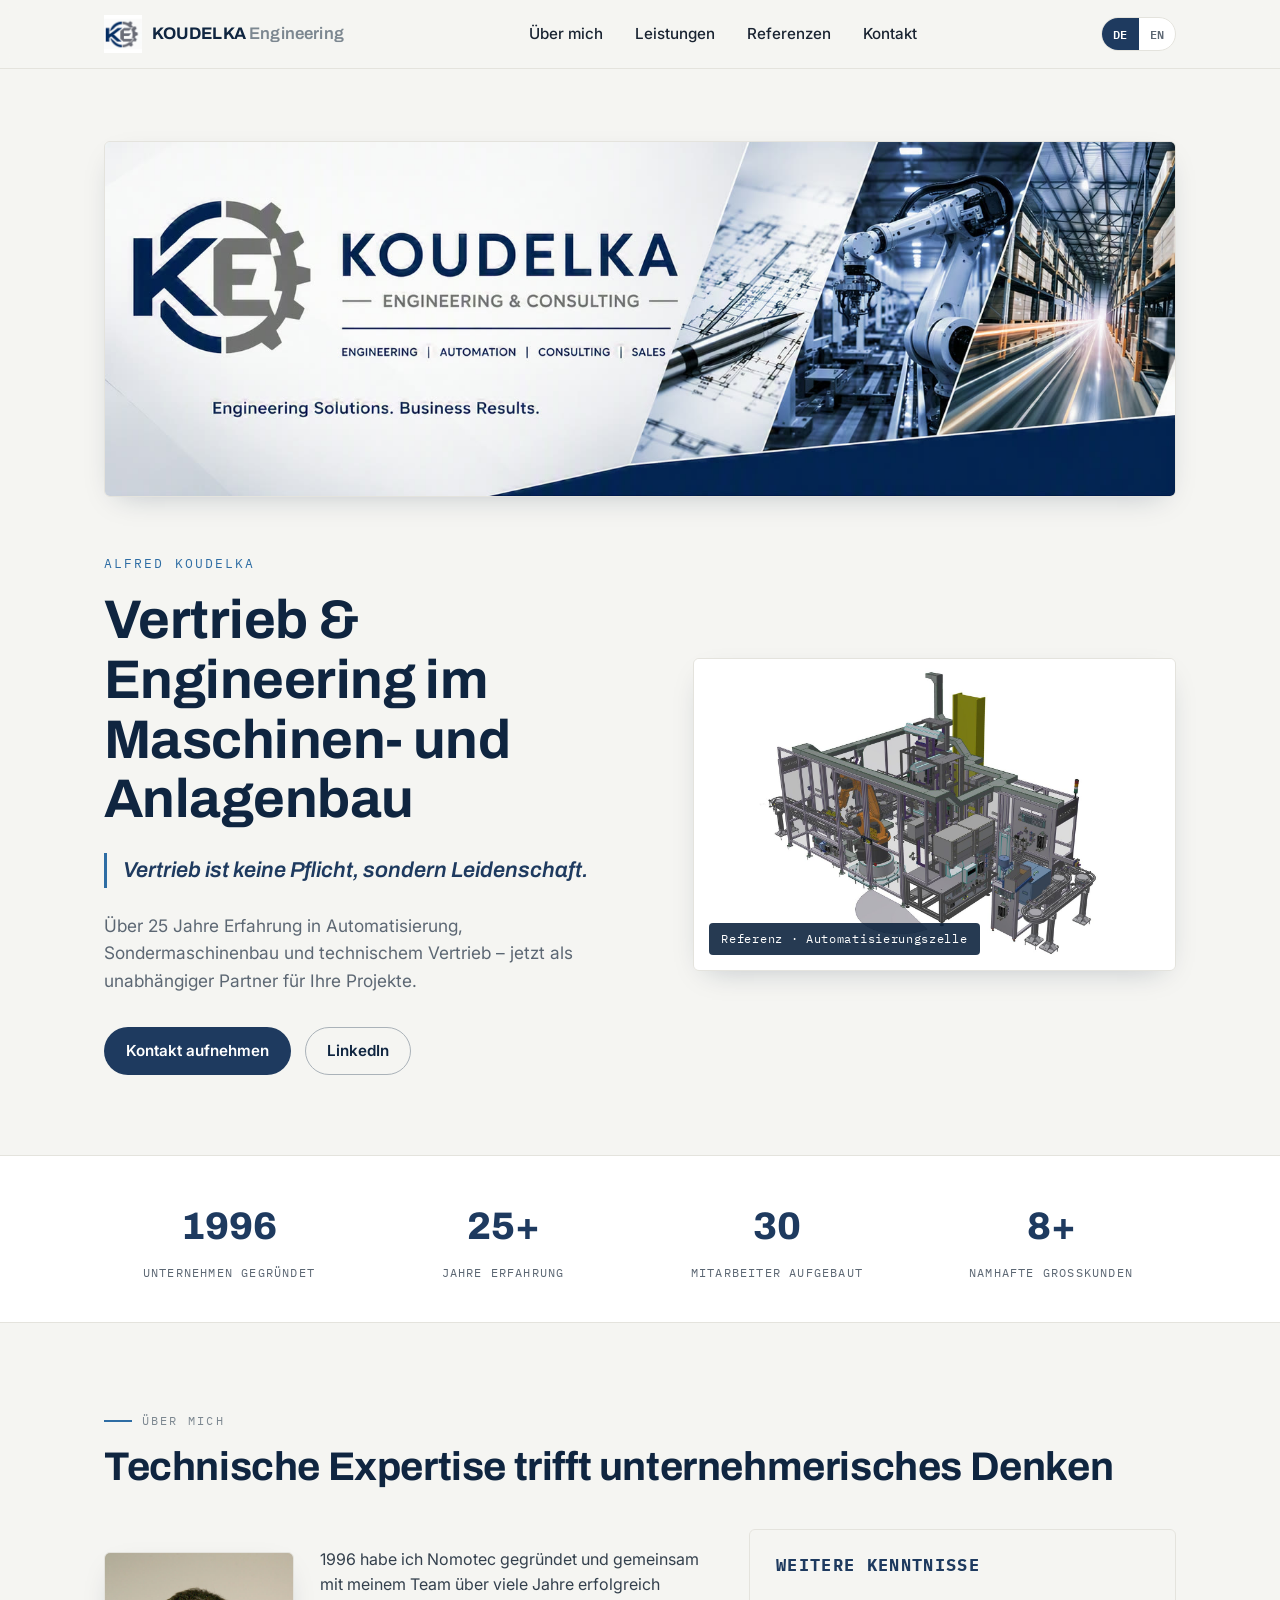
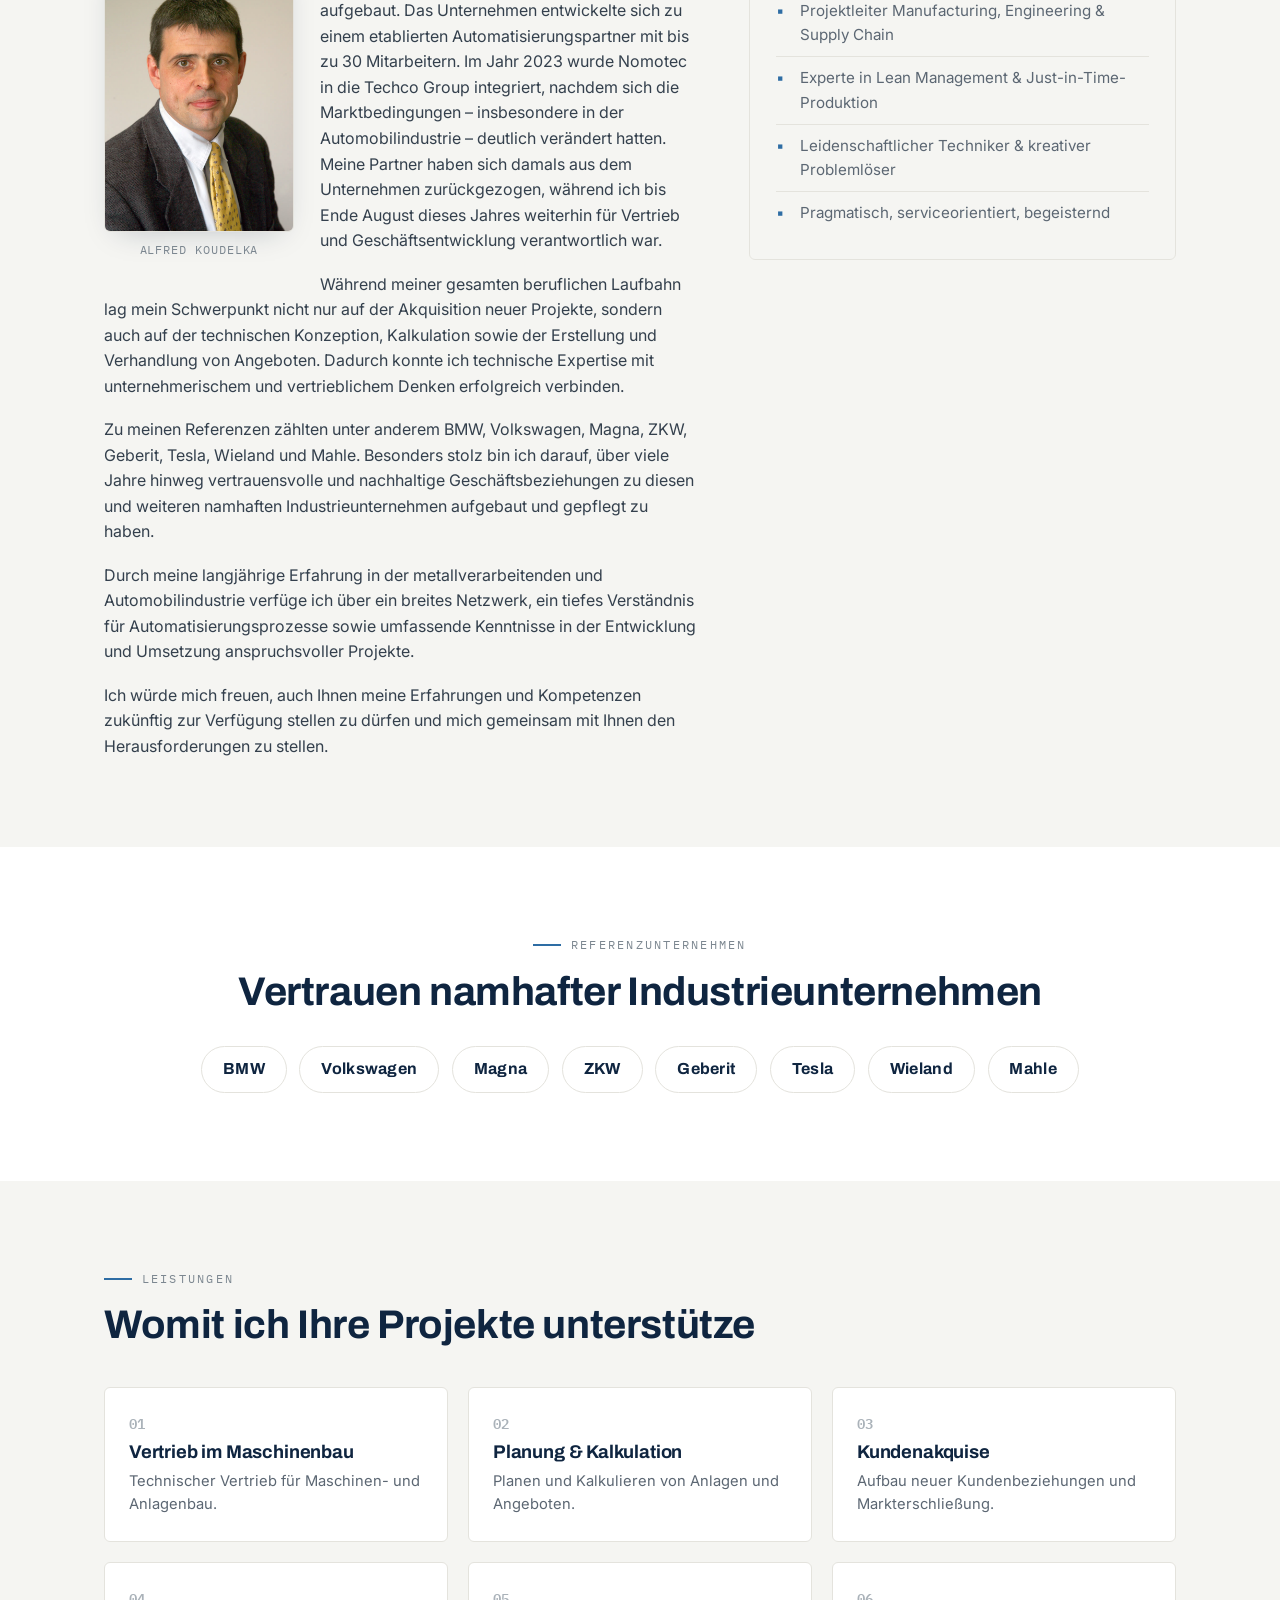
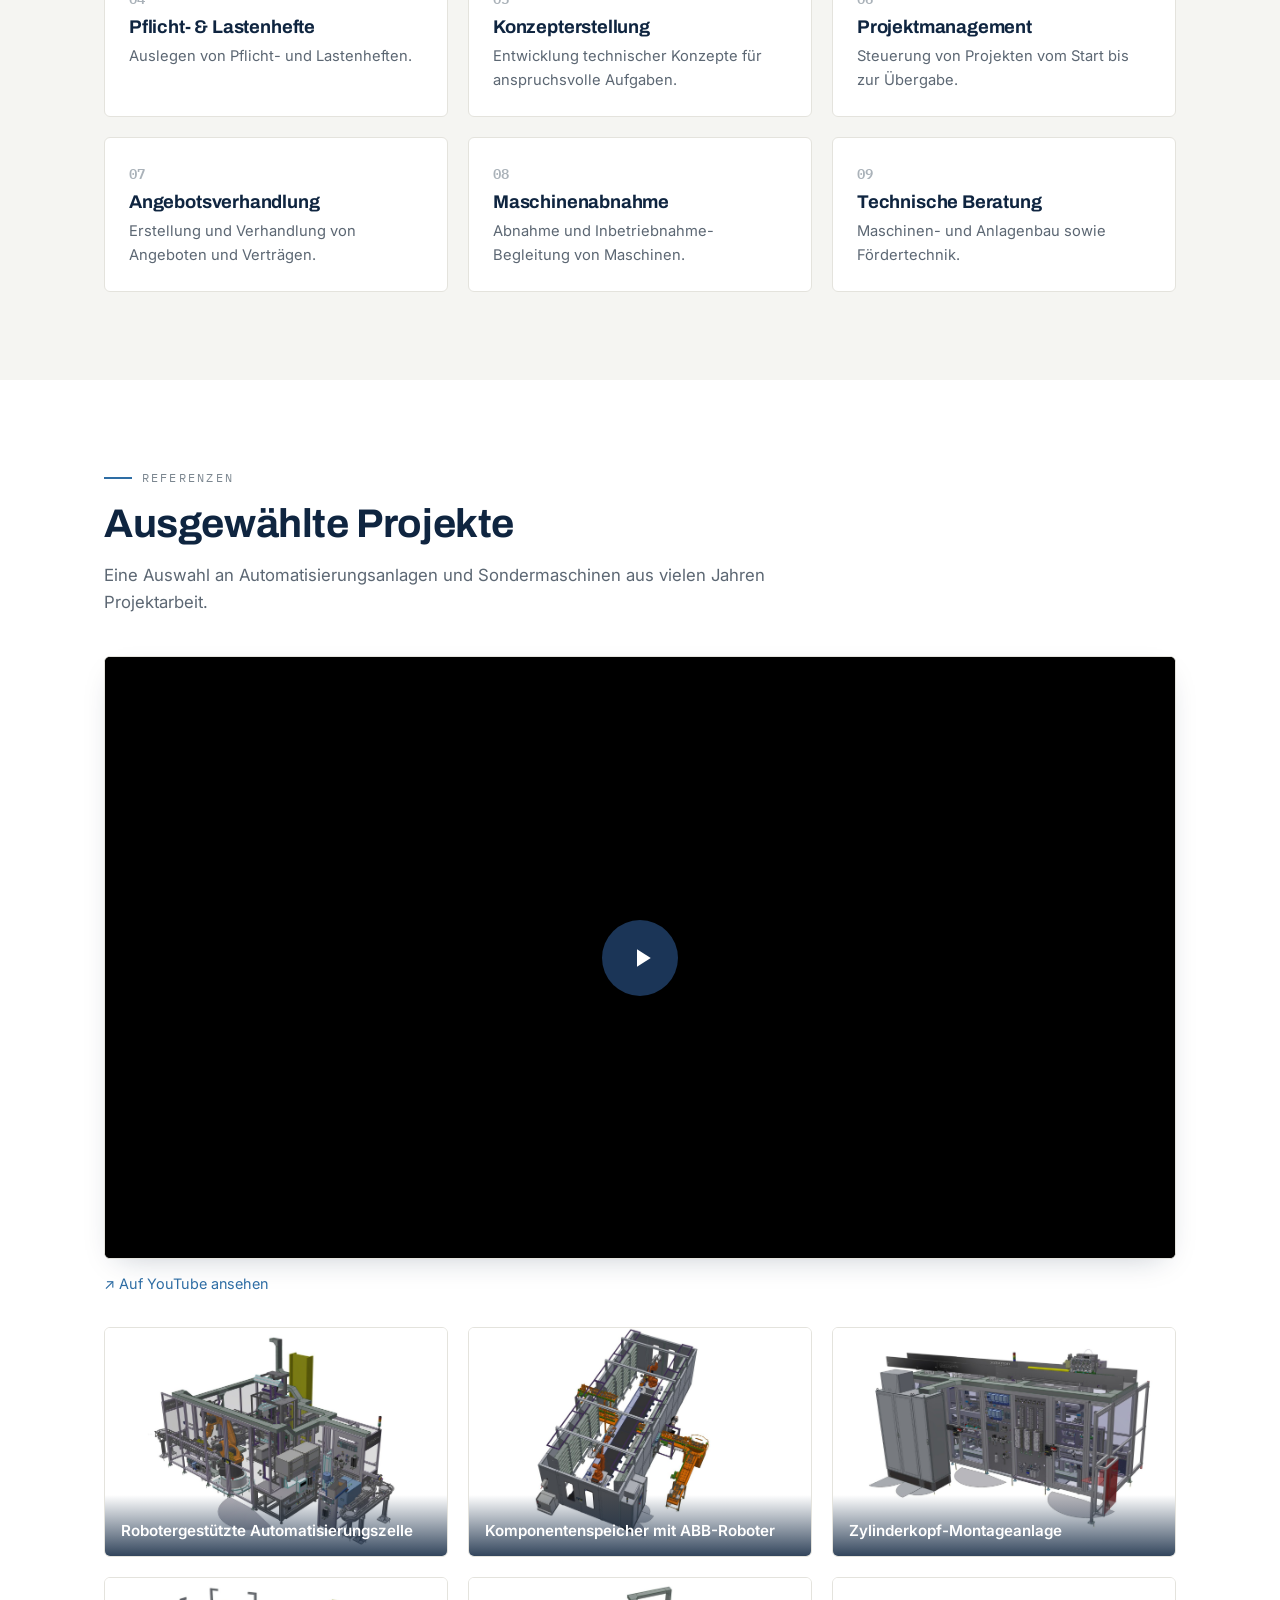
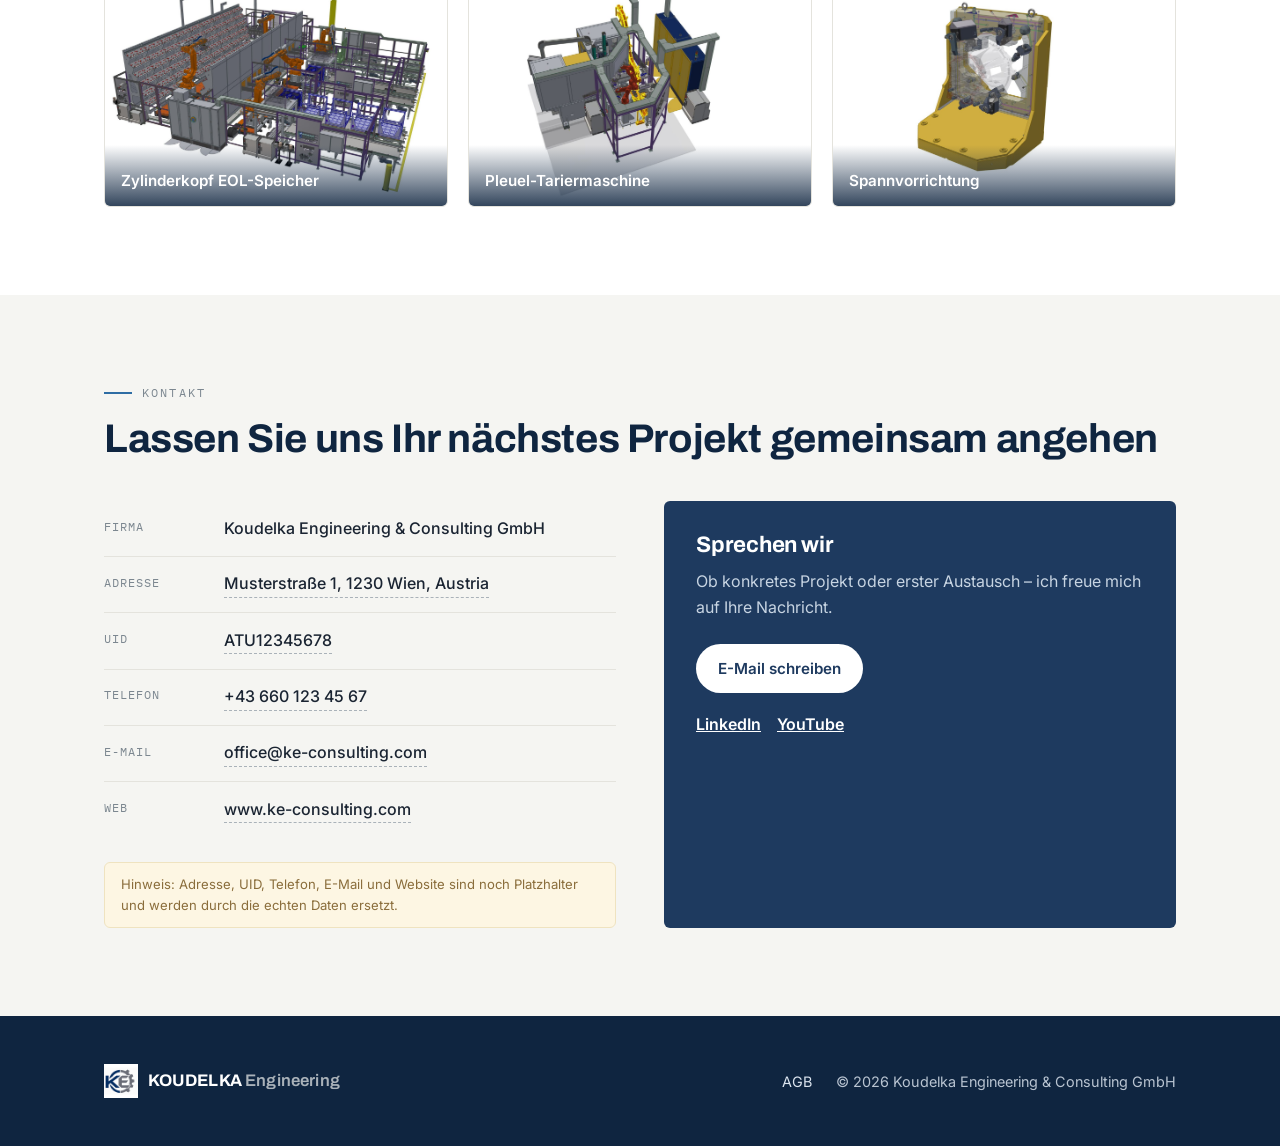
==== index.html @ 7d221ed8 "Mobile: move DE/EN + hamburger chip to banner's bottom-right (v=5)" ====
<!doctype html>
<html lang="de">
  <head>
    <meta charset="UTF-8" />
    <meta name="viewport" content="width=device-width, initial-scale=1.0" />
    <title>Alfred Koudelka — Engineering & Consulting</title>
    <meta
      name="description"
      data-en="Alfred Koudelka — independent partner for sales and engineering in machine and plant construction. 25+ years in automation and special-purpose machinery."
      content="Alfred Koudelka — unabhängiger Partner für Vertrieb und Engineering im Maschinen- und Anlagenbau. 25+ Jahre Automatisierung und Sondermaschinenbau."
    />
    <link rel="icon" type="image/png" sizes="32x32" href="assets/img/favicon-32.png" />
    <link rel="icon" type="image/png" sizes="16x16" href="assets/img/favicon-16.png" />
    <link rel="icon" type="image/png" sizes="48x48" href="assets/img/favicon-48.png" />
    <link rel="apple-touch-icon" sizes="180x180" href="assets/img/apple-touch-icon.png" />
    <link rel="preconnect" href="https://fonts.googleapis.com" />
    <link rel="preconnect" href="https://fonts.gstatic.com" crossorigin />
    <link
      href="https://fonts.googleapis.com/css2?family=Archivo:wght@600;700;800&family=IBM+Plex+Mono:wght@500;600&family=Inter:wght@400;500;600&display=swap"
      rel="stylesheet"
    />
    <link rel="stylesheet" href="styles.css?v=5" />
  </head>
  <body>
    <!-- Header -->
    <header class="site-header">
      <nav class="nav container">
        <a class="brand" href="#top">
          <img src="assets/img/logo-mark.png" alt="Koudelka Engineering & Consulting" />
          <span class="brand-text">KOUDELKA <span>Engineering</span></span>
        </a>
        <a class="brand-banner" href="#top">
          <img src="assets/img/banner.jpg" alt="Koudelka Engineering & Consulting — Engineering, Automation, Consulting, Sales" />
        </a>
        <div class="nav-links" id="navLinks">
          <a href="#ueber" data-en="About">Über mich</a>
          <a href="#leistungen" data-en="Services">Leistungen</a>
          <a href="#referenzen" data-en="References">Referenzen</a>
          <a href="#kontakt" data-en="Contact">Kontakt</a>
        </div>
        <div class="nav-ctrl">
          <div class="lang-toggle" role="group" aria-label="Sprache / Language">
            <button data-lang-btn="de" aria-pressed="true">DE</button>
            <button data-lang-btn="en" aria-pressed="false">EN</button>
          </div>
          <button class="nav-toggle" id="navToggle" aria-label="Menü">
            <svg width="26" height="26" viewBox="0 0 24 24" fill="none" stroke="currentColor" stroke-width="2">
              <path d="M3 6h18M3 12h18M3 18h18" stroke-linecap="round" />
            </svg>
          </button>
        </div>
      </nav>
    </header>

    <main id="top">
      <!-- Hero -->
      <section class="hero">
        <div class="container">
          <img class="hero-banner" src="assets/img/banner.jpg" alt="Koudelka Engineering & Consulting — Engineering · Automation · Consulting · Sales" />
          <div>
            <p class="hero-name">Alfred Koudelka</p>
            <h1 data-en="Sales &amp; engineering in machine and plant construction">
              Vertrieb &amp; Engineering im Maschinen- und Anlagenbau
            </h1>
            <p class="hero-tagline" data-en="Sales isn't a duty — it's a passion.">
              Vertrieb ist keine Pflicht, sondern Leidenschaft.
            </p>
            <p class="hero-sub" data-en="Over 25 years of experience in automation, special-purpose machinery and technical sales — now an independent partner for your projects.">
              Über 25 Jahre Erfahrung in Automatisierung, Sondermaschinenbau und
              technischem Vertrieb – jetzt als unabhängiger Partner für Ihre
              Projekte.
            </p>
            <div class="hero-cta">
              <a class="btn btn-primary" href="#kontakt" data-en="Get in touch">Kontakt aufnehmen</a>
              <a class="btn btn-ghost" href="https://www.linkedin.com/in/alfred-koudelka-6b403299/" target="_blank" rel="noopener">LinkedIn</a>
            </div>
          </div>
          <figure class="hero-figure">
            <img src="assets/img/ref-automatisierungszelle.jpg" alt="Robotergestützte Automatisierungszelle" />
            <span class="caption" data-en="Reference · robotic automation cell">Referenz · Automatisierungszelle</span>
          </figure>
        </div>
      </section>

      <!-- Stats -->
      <section class="stats" style="padding: 0">
        <div class="container">
          <div class="stat">
            <div class="num">1996</div>
            <div class="label" data-en="Company founded">Unternehmen gegründet</div>
          </div>
          <div class="stat">
            <div class="num">25+</div>
            <div class="label" data-en="Years of experience">Jahre Erfahrung</div>
          </div>
          <div class="stat">
            <div class="num">30</div>
            <div class="label" data-en="Employees built up">Mitarbeiter aufgebaut</div>
          </div>
          <div class="stat">
            <div class="num">8+</div>
            <div class="label" data-en="Major industry clients">Namhafte Großkunden</div>
          </div>
        </div>
      </section>

      <!-- About -->
      <section id="ueber">
        <div class="container">
          <p class="eyebrow" data-en="About me">Über mich</p>
          <h2 class="section-title" data-en="Technical expertise meets entrepreneurial thinking">
            Technische Expertise trifft unternehmerisches Denken
          </h2>
          <div class="about-grid">
            <div class="about-text">
              <figure class="about-photo">
                <img src="assets/img/alfred-koudelka.jpg" alt="Alfred Koudelka" />
                <figcaption>Alfred Koudelka</figcaption>
              </figure>
              <p data-en="In 1996 I founded Nomotec and, together with my team, built it up successfully over many years. The company grew into an established automation partner with up to 30 employees. In 2023, Nomotec was integrated into the Techco Group after market conditions — particularly in the automotive industry — had changed significantly. My partners withdrew from the company at that time, while I remained responsible for sales and business development until the end of August this year.">
                1996 habe ich Nomotec gegründet und gemeinsam mit meinem Team
                über viele Jahre erfolgreich aufgebaut. Das Unternehmen
                entwickelte sich zu einem etablierten Automatisierungspartner mit
                bis zu 30 Mitarbeitern. Im Jahr 2023 wurde Nomotec in die
                Techco Group integriert, nachdem sich die Marktbedingungen –
                insbesondere in der Automobilindustrie – deutlich verändert
                hatten. Meine Partner haben sich damals aus dem Unternehmen
                zurückgezogen, während ich bis Ende August dieses Jahres
                weiterhin für Vertrieb und Geschäftsentwicklung verantwortlich
                war.
              </p>
              <p data-en="Throughout my career, my focus was not only on acquiring new projects, but also on technical design, cost calculation and the preparation and negotiation of quotations. This allowed me to successfully combine technical expertise with entrepreneurial and sales-driven thinking.">
                Während meiner gesamten beruflichen Laufbahn lag mein Schwerpunkt
                nicht nur auf der Akquisition neuer Projekte, sondern auch auf der
                technischen Konzeption, Kalkulation sowie der Erstellung und
                Verhandlung von Angeboten. Dadurch konnte ich technische Expertise
                mit unternehmerischem und vertrieblichem Denken erfolgreich
                verbinden.
              </p>
              <p data-en="My reference companies have included BMW, Volkswagen, Magna, ZKW, Geberit, Tesla, Wieland and Mahle. I am particularly proud to have built and maintained trusting, long-lasting business relationships with these and other renowned industrial companies over many years.">
                Zu meinen Referenzen zählten unter anderem BMW, Volkswagen, Magna,
                ZKW, Geberit, Tesla, Wieland und Mahle. Besonders stolz bin ich
                darauf, über viele Jahre hinweg vertrauensvolle und nachhaltige
                Geschäftsbeziehungen zu diesen und weiteren namhaften
                Industrieunternehmen aufgebaut und gepflegt zu haben.
              </p>
              <p data-en="Through my many years of experience in the metalworking and automotive industries, I have a broad network, a deep understanding of automation processes and comprehensive knowledge in the development and realisation of demanding projects.">
                Durch meine langjährige Erfahrung in der metallverarbeitenden und
                Automobilindustrie verfüge ich über ein breites Netzwerk, ein
                tiefes Verständnis für Automatisierungsprozesse sowie umfassende
                Kenntnisse in der Entwicklung und Umsetzung anspruchsvoller
                Projekte.
              </p>
              <p data-en="I would be delighted to put my experience and skills at your disposal in the future and to take on new challenges together with you.">
                Ich würde mich freuen, auch Ihnen meine Erfahrungen und
                Kompetenzen zukünftig zur Verfügung stellen zu dürfen und mich
                gemeinsam mit Ihnen den Herausforderungen zu stellen.
              </p>
            </div>
            <aside class="skills-card">
              <h3 data-en="Further expertise">Weitere Kenntnisse</h3>
              <ul>
                <li data-en="Project manager: manufacturing, engineering & supply chain">Projektleiter Manufacturing, Engineering & Supply Chain</li>
                <li data-en="Expert in lean management & just-in-time production">Experte in Lean Management & Just-in-Time-Produktion</li>
                <li data-en="Passionate engineer & creative problem-solver">Leidenschaftlicher Techniker & kreativer Problemlöser</li>
                <li data-en="Pragmatic, service-oriented, inspiring">Pragmatisch, serviceorientiert, begeisternd</li>
              </ul>
            </aside>
          </div>
        </div>
      </section>

      <!-- Clients -->
      <section class="clients">
        <div class="container">
          <p class="eyebrow" style="justify-content: center" data-en="Reference companies">Referenzunternehmen</p>
          <h2 class="section-title" data-en="Trusted by leading industrial companies">
            Vertrauen namhafter Industrieunternehmen
          </h2>
          <div class="client-list" aria-label="Referenzunternehmen">
            <span>BMW</span><span>Volkswagen</span><span>Magna</span><span>ZKW</span>
            <span>Geberit</span><span>Tesla</span><span>Wieland</span><span>Mahle</span>
          </div>
        </div>
      </section>

      <!-- Services -->
      <section id="leistungen">
        <div class="container">
          <p class="eyebrow" data-en="Services">Leistungen</p>
          <h2 class="section-title" data-en="How I can support your projects">
            Womit ich Ihre Projekte unterstütze
          </h2>
          <div class="services-grid">
            <div class="service"><div class="no">01</div><h3 data-en="Sales in mechanical engineering">Vertrieb im Maschinenbau</h3><p data-en="Technical sales for machinery and plant construction.">Technischer Vertrieb für Maschinen- und Anlagenbau.</p></div>
            <div class="service"><div class="no">02</div><h3 data-en="Planning &amp; cost calculation">Planung & Kalkulation</h3><p data-en="Planning and calculation of systems and quotations.">Planen und Kalkulieren von Anlagen und Angeboten.</p></div>
            <div class="service"><div class="no">03</div><h3 data-en="Customer acquisition">Kundenakquise</h3><p data-en="Building new customer relationships and opening markets.">Aufbau neuer Kundenbeziehungen und Markterschließung.</p></div>
            <div class="service"><div class="no">04</div><h3 data-en="Specifications">Pflicht- & Lastenhefte</h3><p data-en="Drafting requirement and functional specifications.">Auslegen von Pflicht- und Lastenheften.</p></div>
            <div class="service"><div class="no">05</div><h3 data-en="Concept development">Konzepterstellung</h3><p data-en="Developing technical concepts for demanding tasks.">Entwicklung technischer Konzepte für anspruchsvolle Aufgaben.</p></div>
            <div class="service"><div class="no">06</div><h3 data-en="Project management">Projektmanagement</h3><p data-en="Steering projects from kick-off to handover.">Steuerung von Projekten vom Start bis zur Übergabe.</p></div>
            <div class="service"><div class="no">07</div><h3 data-en="Quotation negotiation">Angebotsverhandlung</h3><p data-en="Preparing and negotiating offers and contracts.">Erstellung und Verhandlung von Angeboten und Verträgen.</p></div>
            <div class="service"><div class="no">08</div><h3 data-en="Machine acceptance">Maschinenabnahme</h3><p data-en="Acceptance and commissioning sign-off of machinery.">Abnahme und Inbetriebnahme-Begleitung von Maschinen.</p></div>
            <div class="service"><div class="no">09</div><h3 data-en="Technical consulting">Technische Beratung</h3><p data-en="Machinery, plant construction and conveyor technology.">Maschinen- und Anlagenbau sowie Fördertechnik.</p></div>
          </div>
        </div>
      </section>

      <!-- References -->
      <section id="referenzen">
        <div class="container">
          <p class="eyebrow" data-en="References">Referenzen</p>
          <h2 class="section-title" data-en="Selected projects">Ausgewählte Projekte</h2>
          <p class="section-intro" data-en="A selection of automation systems and special-purpose machines realised over the years.">
            Eine Auswahl an Automatisierungsanlagen und Sondermaschinen aus vielen Jahren Projektarbeit.
          </p>

          <div class="video-wrap">
            <button class="video-facade" id="videoFacade" data-id="SLCs5PPbL3s" type="button" aria-label="Video abspielen">
              <img src="https://i.ytimg.com/vi/SLCs5PPbL3s/hqdefault.jpg" alt="" loading="lazy" onerror="this.style.display='none'" />
              <span class="play-btn"><svg viewBox="0 0 24 24" aria-hidden="true"><path d="M8 5v14l11-7z" /></svg></span>
            </button>
          </div>
          <p class="video-note">
            <a href="https://www.youtube.com/watch?v=SLCs5PPbL3s" target="_blank" rel="noopener" data-en="↗ Watch on YouTube">↗ Auf YouTube ansehen</a>
          </p>

          <div class="gallery" id="gallery">
            <figure><img src="assets/img/ref-automatisierungszelle.jpg" alt="Robotergestützte Automatisierungszelle" /><figcaption data-en="Robotic automation cell">Robotergestützte Automatisierungszelle</figcaption></figure>
            <figure><img src="assets/img/ref-komponentenspeicher-abb.jpg" alt="Komponentenspeicher mit ABB-Roboter" /><figcaption data-en="Component buffer with ABB robot">Komponentenspeicher mit ABB-Roboter</figcaption></figure>
            <figure><img src="assets/img/ref-zylinderkopf-montageanlage.jpg" alt="Zylinderkopf-Montageanlage" /><figcaption data-en="Cylinder-head assembly line">Zylinderkopf-Montageanlage</figcaption></figure>
            <figure><img src="assets/img/ref-zylinderkopf-eol.jpg" alt="Zylinderkopf EOL-Speicher" /><figcaption data-en="Cylinder-head EOL buffer">Zylinderkopf EOL-Speicher</figcaption></figure>
            <figure><img src="assets/img/ref-pleuel-tariermaschine.jpg" alt="Pleuel-Tariermaschine" /><figcaption data-en="Connecting-rod balancing machine">Pleuel-Tariermaschine</figcaption></figure>
            <figure><img src="assets/img/ref-spannvorrichtung.jpg" alt="Spannvorrichtung" /><figcaption data-en="Clamping fixture">Spannvorrichtung</figcaption></figure>
          </div>
        </div>
      </section>

      <!-- Contact -->
      <section id="kontakt">
        <div class="container">
          <p class="eyebrow" data-en="Contact">Kontakt</p>
          <h2 class="section-title" data-en="Let's build your next project together">
            Lassen Sie uns Ihr nächstes Projekt gemeinsam angehen
          </h2>
          <div class="contact-grid">
            <div>
              <ul class="contact-list">
                <li><span class="k" data-en="Company">Firma</span><span class="v">Koudelka Engineering & Consulting GmbH</span></li>
                <li><span class="k" data-en="Address">Adresse</span><span class="v placeholder" title="Platzhalter / placeholder">Musterstraße 1, 1230 Wien, Austria</span></li>
                <li><span class="k">UID</span><span class="v placeholder" title="Platzhalter / placeholder">ATU12345678</span></li>
                <li><span class="k" data-en="Phone">Telefon</span><span class="v placeholder" title="Platzhalter / placeholder">+43 660 123 45 67</span></li>
                <li><span class="k">E-Mail</span><span class="v placeholder" title="Platzhalter / placeholder">office@ke-consulting.com</span></li>
                <li><span class="k">Web</span><span class="v placeholder" title="Platzhalter / placeholder">www.ke-consulting.com</span></li>
              </ul>
              <p class="placeholder-note" data-en="Note: address, UID, phone, email and website are placeholders and will be replaced with the real details.">
                Hinweis: Adresse, UID, Telefon, E-Mail und Website sind noch
                Platzhalter und werden durch die echten Daten ersetzt.
              </p>
            </div>
            <div class="contact-panel">
              <h3 data-en="Let's talk">Sprechen wir</h3>
              <p data-en="Whether it's a concrete project or an initial exchange — I look forward to hearing from you.">
                Ob konkretes Projekt oder erster Austausch – ich freue mich auf
                Ihre Nachricht.
              </p>
              <a class="btn btn-primary" href="mailto:office@ke-consulting.com" data-en="Write an email">E-Mail schreiben</a>
              <div class="socials">
                <a href="https://www.linkedin.com/in/alfred-koudelka-6b403299/" target="_blank" rel="noopener">LinkedIn</a>
                <a href="https://www.youtube.com/watch?v=SLCs5PPbL3s" target="_blank" rel="noopener">YouTube</a>
              </div>
            </div>
          </div>
        </div>
      </section>
    </main>

    <!-- Footer -->
    <footer class="site-footer">
      <div class="container">
        <a class="brand" href="#top" style="color: #fff">
          <img src="assets/img/logo-mark.png" alt="" style="height: 34px; width: 34px" />
          <span class="brand-text" style="color: #fff">KOUDELKA <span style="color: var(--steel-300)">Engineering</span></span>
        </a>
        <div class="footer-legal">
          <a href="assets/AGB.pdf" target="_blank" rel="noopener">AGB</a>
          <span data-en="© 2026 Koudelka Engineering & Consulting GmbH">© 2026 Koudelka Engineering & Consulting GmbH</span>
        </div>
      </div>
    </footer>

    <!-- Lightbox -->
    <div class="lightbox" id="lightbox" role="dialog" aria-modal="true">
      <button class="lb-close" id="lbClose" aria-label="Schließen">&times;</button>
      <img id="lbImg" src="" alt="" />
      <div class="lb-caption" id="lbCaption"></div>
    </div>

    <script src="app.js?v=2"></script>
  </body>
</html>
---- styles.css ----
/* Koudelka Engineering & Consulting — portfolio
   Clean corporate: navy + steel on off-white, technical mono accents. */

:root {
  --navy: #1e3a5f;
  --navy-700: #16304f;
  --navy-900: #0f2540;
  --steel: #7c8790;
  --steel-300: #aab2b9;
  --bg: #f5f5f2;
  --surface: #ffffff;
  --ink: #1a2432;
  --muted: #5c6773;
  --line: #e4e3dd;
  --accent: #2e6da4;
  --maxw: 1120px;
  --radius: 6px;
  --shadow: 0 10px 30px -14px rgba(15, 37, 64, 0.28);
}

* { box-sizing: border-box; margin: 0; padding: 0; }

html { scroll-behavior: smooth; }

body {
  font-family: "Inter", system-ui, -apple-system, sans-serif;
  background: var(--bg);
  color: var(--ink);
  line-height: 1.6;
  -webkit-font-smoothing: antialiased;
}

h1, h2, h3, h4 {
  font-family: "Archivo", "Inter", sans-serif;
  line-height: 1.1;
  letter-spacing: -0.01em;
  color: var(--navy-900);
  font-weight: 700;
}

a { color: var(--accent); text-decoration: none; }
a:hover { text-decoration: underline; }
img { max-width: 100%; display: block; }

.container { max-width: var(--maxw); margin: 0 auto; padding: 0 1.5rem; }

section { padding: 5.5rem 0; }
section:nth-child(even) { background: var(--surface); }

/* Eyebrow / section labels — technical spec-sheet feel */
.eyebrow {
  font-family: "IBM Plex Mono", monospace;
  font-size: 0.78rem;
  letter-spacing: 0.18em;
  text-transform: uppercase;
  color: var(--steel);
  display: flex;
  align-items: center;
  gap: 0.6rem;
}
.eyebrow::before {
  content: "";
  width: 1.75rem;
  height: 2px;
  background: var(--accent);
  display: inline-block;
}
.section-title { font-size: clamp(1.8rem, 3.4vw, 2.5rem); margin: 0.9rem 0 0; }
.section-intro { color: var(--muted); max-width: 46rem; margin-top: 1rem; font-size: 1.05rem; }

/* ---------- Header ---------- */
.site-header {
  position: sticky; top: 0; z-index: 50;
  background: rgba(245, 245, 242, 0.9);
  backdrop-filter: blur(8px);
  border-bottom: 1px solid var(--line);
}
.nav { display: flex; align-items: center; justify-content: space-between; height: 68px; }
.brand { display: flex; align-items: center; gap: 0.6rem; }
.brand img { height: 38px; width: 38px; object-fit: contain; }
.brand-text { font-family: "Archivo", sans-serif; font-weight: 700; color: var(--navy-900); font-size: 1.05rem; letter-spacing: 0.01em; }
.brand-text span { color: var(--steel); font-weight: 600; }
.nav-ctrl { display: flex; align-items: center; gap: 1rem; }
.brand-banner { display: none; }
.nav-links { display: flex; align-items: center; gap: 2rem; }
.nav-links a { color: var(--ink); font-weight: 500; font-size: 0.95rem; }
.nav-links a:hover { color: var(--accent); text-decoration: none; }

.lang-toggle { display: inline-flex; border: 1px solid var(--line); border-radius: 999px; overflow: hidden; background: var(--surface); }
.lang-toggle button {
  font-family: "IBM Plex Mono", monospace;
  font-size: 0.78rem; font-weight: 600;
  padding: 0.35rem 0.7rem; border: 0; background: transparent; color: var(--muted); cursor: pointer;
}
.lang-toggle button[aria-pressed="true"] { background: var(--navy); color: #fff; }

.nav-toggle { display: none; background: none; border: 0; cursor: pointer; color: var(--navy-900); }

/* ---------- Buttons ---------- */
.btn {
  display: inline-flex; align-items: center; gap: 0.5rem;
  font-weight: 600; font-size: 0.95rem;
  padding: 0.7rem 1.3rem; border-radius: 999px;
  border: 1px solid transparent; cursor: pointer; transition: all 0.15s;
}
.btn:hover { text-decoration: none; }
.btn-primary { background: var(--navy); color: #fff; }
.btn-primary:hover { background: var(--navy-700); }
.btn-ghost { background: transparent; color: var(--navy-900); border-color: var(--steel-300); }
.btn-ghost:hover { border-color: var(--navy); }

/* ---------- Hero ---------- */
.hero { padding: 4.5rem 0 5rem; }
.hero .container { display: grid; grid-template-columns: 1.05fr 0.95fr; gap: 3.5rem; align-items: center; }
.hero-name { font-family: "IBM Plex Mono", monospace; color: var(--accent); letter-spacing: 0.16em; text-transform: uppercase; font-size: 0.82rem; }
.hero h1 { font-size: clamp(2.2rem, 5vw, 3.4rem); margin-top: 1rem; }
.hero-tagline {
  font-family: "Archivo", sans-serif; font-style: italic; font-weight: 600;
  color: var(--navy); font-size: clamp(1.1rem, 2vw, 1.35rem);
  margin-top: 1.5rem; padding-left: 1rem; border-left: 3px solid var(--accent);
}
.hero-sub { color: var(--muted); font-size: 1.08rem; margin-top: 1.5rem; max-width: 34rem; }
.hero-cta { display: flex; flex-wrap: wrap; gap: 0.9rem; margin-top: 2rem; }

.hero-banner {
  grid-column: 1 / -1; order: -2;
  width: 100%; border-radius: var(--radius);
  border: 1px solid var(--line); box-shadow: var(--shadow);
}
.hero-figure { position: relative; }
.hero-figure img { border-radius: var(--radius); box-shadow: var(--shadow); border: 1px solid var(--line); }
.hero-figure .caption {
  position: absolute; left: 1rem; bottom: 1rem;
  background: rgba(15, 37, 64, 0.9); color: #fff;
  font-family: "IBM Plex Mono", monospace; font-size: 0.72rem; letter-spacing: 0.06em;
  padding: 0.4rem 0.75rem; border-radius: 4px;
}

/* ---------- Stats ---------- */
.stats { border-top: 1px solid var(--line); border-bottom: 1px solid var(--line); background: var(--surface); }
.stats .container { display: grid; grid-template-columns: repeat(4, 1fr); gap: 1.5rem; padding-top: 2.5rem; padding-bottom: 2.5rem; }
.stat { text-align: center; }
.stat .num { font-family: "Archivo", sans-serif; font-weight: 800; font-size: clamp(1.8rem, 3vw, 2.4rem); color: var(--navy); }
.stat .label { font-family: "IBM Plex Mono", monospace; font-size: 0.75rem; text-transform: uppercase; letter-spacing: 0.1em; color: var(--muted); margin-top: 0.3rem; }

/* ---------- About ---------- */
.about-grid { display: grid; grid-template-columns: 1.4fr 1fr; gap: 3rem; margin-top: 2.5rem; align-items: start; }
.about-text p { margin-top: 1.1rem; color: #34404d; }
.about-text p:first-child { margin-top: 0; }
.about-photo { float: left; width: 190px; margin: 1.4rem 1.6rem 0.8rem 0; }
.about-photo img { border-radius: var(--radius); border: 1px solid var(--line); box-shadow: var(--shadow); }
.about-photo figcaption {
  font-family: "IBM Plex Mono", monospace; font-size: 0.72rem;
  text-transform: uppercase; letter-spacing: 0.08em; color: var(--steel);
  margin-top: 0.55rem; text-align: center;
}
.skills-card { background: var(--bg); border: 1px solid var(--line); border-radius: var(--radius); padding: 1.6rem; position: sticky; top: 90px; }
.skills-card h3 { font-size: 1.05rem; font-family: "IBM Plex Mono", monospace; text-transform: uppercase; letter-spacing: 0.08em; color: var(--navy); }
.skills-card ul { list-style: none; margin-top: 1rem; }
.skills-card li { padding: 0.55rem 0 0.55rem 1.5rem; position: relative; border-top: 1px solid var(--line); color: var(--muted); font-size: 0.95rem; }
.skills-card li:first-of-type { border-top: 0; }
.skills-card li::before { content: "▪"; color: var(--accent); position: absolute; left: 0; }

/* ---------- Clients ---------- */
.clients { text-align: center; }
.client-list { display: flex; flex-wrap: wrap; justify-content: center; gap: 0.8rem; margin-top: 2rem; }
.client-list span {
  font-family: "Archivo", sans-serif; font-weight: 700; letter-spacing: 0.02em;
  color: var(--navy-900); background: var(--surface);
  border: 1px solid var(--line); border-radius: 999px;
  padding: 0.6rem 1.3rem; font-size: 1rem;
}

/* ---------- Services ---------- */
.services-grid { display: grid; grid-template-columns: repeat(3, 1fr); gap: 1.25rem; margin-top: 2.5rem; }
.service {
  background: var(--surface); border: 1px solid var(--line); border-radius: var(--radius);
  padding: 1.5rem; transition: border-color 0.15s, transform 0.15s;
}
.service:hover { border-color: var(--navy); transform: translateY(-3px); }
.service .no { font-family: "IBM Plex Mono", monospace; color: var(--steel-300); font-size: 0.85rem; font-weight: 600; }
.service h3 { font-size: 1.15rem; margin-top: 0.5rem; }
.service p { color: var(--muted); font-size: 0.92rem; margin-top: 0.5rem; }

/* ---------- References ---------- */
.video-wrap { margin-top: 2.5rem; border-radius: var(--radius); overflow: hidden; box-shadow: var(--shadow); border: 1px solid var(--line); aspect-ratio: 16/9; background: #000; }
.video-wrap iframe { width: 100%; height: 100%; border: 0; display: block; }
.video-facade { position: relative; width: 100%; height: 100%; padding: 0; border: 0; background: #000; cursor: pointer; display: block; }
.video-facade img { width: 100%; height: 100%; object-fit: cover; opacity: 0.82; transition: opacity 0.2s; }
.video-facade:hover img { opacity: 1; }
.play-btn {
  position: absolute; inset: 0; margin: auto; width: 76px; height: 76px;
  display: grid; place-items: center; border-radius: 999px;
  background: rgba(30, 58, 95, 0.92); box-shadow: 0 8px 24px rgba(0, 0, 0, 0.4);
  transition: background 0.15s, transform 0.15s;
}
.video-facade:hover .play-btn { background: var(--accent); transform: scale(1.06); }
.play-btn svg { width: 30px; height: 30px; fill: #fff; margin-left: 4px; }
.video-note { margin-top: 0.8rem; font-size: 0.9rem; }
.gallery { display: grid; grid-template-columns: repeat(3, 1fr); gap: 1.25rem; margin-top: 2rem; }
.gallery figure {
  position: relative; overflow: hidden; border-radius: var(--radius);
  border: 1px solid var(--line); background: var(--surface); cursor: zoom-in;
}
.gallery img { aspect-ratio: 3/2; object-fit: cover; transition: transform 0.35s; }
.gallery figure:hover img { transform: scale(1.05); }
.gallery figcaption {
  position: absolute; left: 0; right: 0; bottom: 0;
  padding: 1.5rem 1rem 0.8rem; color: #fff; font-weight: 600; font-size: 0.95rem;
  background: linear-gradient(transparent, rgba(15, 37, 64, 0.85));
}

/* ---------- Lightbox ---------- */
.lightbox {
  position: fixed; inset: 0; z-index: 100; display: none;
  background: rgba(10, 20, 34, 0.92); align-items: center; justify-content: center; padding: 2rem;
}
.lightbox.open { display: flex; }
.lightbox img { max-width: 92vw; max-height: 82vh; border-radius: var(--radius); }
.lightbox .lb-caption { position: absolute; bottom: 1.5rem; left: 0; right: 0; text-align: center; color: #fff; font-family: "IBM Plex Mono", monospace; font-size: 0.85rem; }
.lightbox .lb-close { position: absolute; top: 1.2rem; right: 1.5rem; background: none; border: 0; color: #fff; font-size: 2.2rem; cursor: pointer; line-height: 1; }

/* ---------- Contact ---------- */
.contact-grid { display: grid; grid-template-columns: 1fr 1fr; gap: 3rem; margin-top: 2.5rem; }
.contact-list { list-style: none; }
.contact-list li { display: flex; gap: 1rem; padding: 0.9rem 0; border-top: 1px solid var(--line); }
.contact-list li:first-child { border-top: 0; }
.contact-list .k { font-family: "IBM Plex Mono", monospace; font-size: 0.72rem; text-transform: uppercase; letter-spacing: 0.08em; color: var(--steel); min-width: 6.5rem; padding-top: 0.15rem; }
.contact-list .v { color: var(--ink); font-weight: 500; }
.placeholder { border-bottom: 1px dashed var(--steel-300); cursor: help; }
.placeholder-note {
  font-size: 0.82rem; color: #8a6d3b; background: #fdf6e3; border: 1px solid #efe3c0;
  border-radius: var(--radius); padding: 0.7rem 1rem; margin-top: 1.5rem;
}
.contact-panel { background: var(--navy); color: #fff; border-radius: var(--radius); padding: 2rem; }
.contact-panel h3 { color: #fff; font-size: 1.4rem; }
.contact-panel p { color: #c7d4e2; margin-top: 0.7rem; }
.contact-panel .btn-primary { background: #fff; color: var(--navy); margin-top: 1.5rem; }
.contact-panel .btn-primary:hover { background: #e8eef4; }
.contact-panel .socials { display: flex; gap: 1rem; margin-top: 1.2rem; }
.contact-panel .socials a { color: #fff; font-weight: 600; text-decoration: underline; }

/* ---------- Footer ---------- */
.site-footer { background: var(--navy-900); color: #b9c4d1; padding: 3rem 0; }
.site-footer .container { display: flex; flex-wrap: wrap; justify-content: space-between; gap: 1.5rem; align-items: center; }
.site-footer a { color: #dbe4ee; }
.footer-legal { display: flex; gap: 1.5rem; font-size: 0.9rem; }

/* ---------- Responsive ---------- */
@media (max-width: 860px) {
  .hero .container, .about-grid, .contact-grid { grid-template-columns: 1fr; }
  .hero-figure { order: -1; }
  .stats .container { grid-template-columns: repeat(2, 1fr); }
  .services-grid, .gallery { grid-template-columns: repeat(2, 1fr); }
  .skills-card { position: static; }

  /* Mobile: the banner IS the header (full-bleed, controls overlaid) */
  .site-header { position: relative; }
  .nav { display: block; position: relative; height: auto; padding: 0; max-width: none; }
  .brand { display: none; }
  .brand-banner { display: block; }
  .brand-banner img { width: 100%; display: block; }
  .hero-banner { display: none; }
  .nav-ctrl {
    position: absolute; bottom: 0.55rem; right: 0.55rem; left: auto; top: auto; z-index: 60;
    gap: 0.4rem; padding: 0.28rem 0.45rem; border-radius: 999px;
    background: rgba(245, 245, 242, 0.9); backdrop-filter: blur(6px);
    box-shadow: 0 2px 10px rgba(15, 37, 64, 0.25);
  }

  .nav-links { display: none; }
  .nav-links.open {
    display: flex; position: absolute; top: 100%; left: 0; right: 0; z-index: 55;
    flex-direction: column; gap: 0; background: var(--surface); border-bottom: 1px solid var(--line); padding: 0.5rem 1.5rem 1rem;
  }
  .nav-links.open a { padding: 0.7rem 0; border-top: 1px solid var(--line); }
  .nav-toggle { display: block; }
}
@media (max-width: 520px) {
  section { padding: 3.5rem 0; }
  .services-grid, .gallery, .stats .container { grid-template-columns: 1fr; }
  .about-photo { float: none; width: 62%; max-width: 220px; margin: 0 auto 1.5rem; }
}

@media (prefers-reduced-motion: reduce) {
  * { scroll-behavior: auto; transition: none !important; }
}
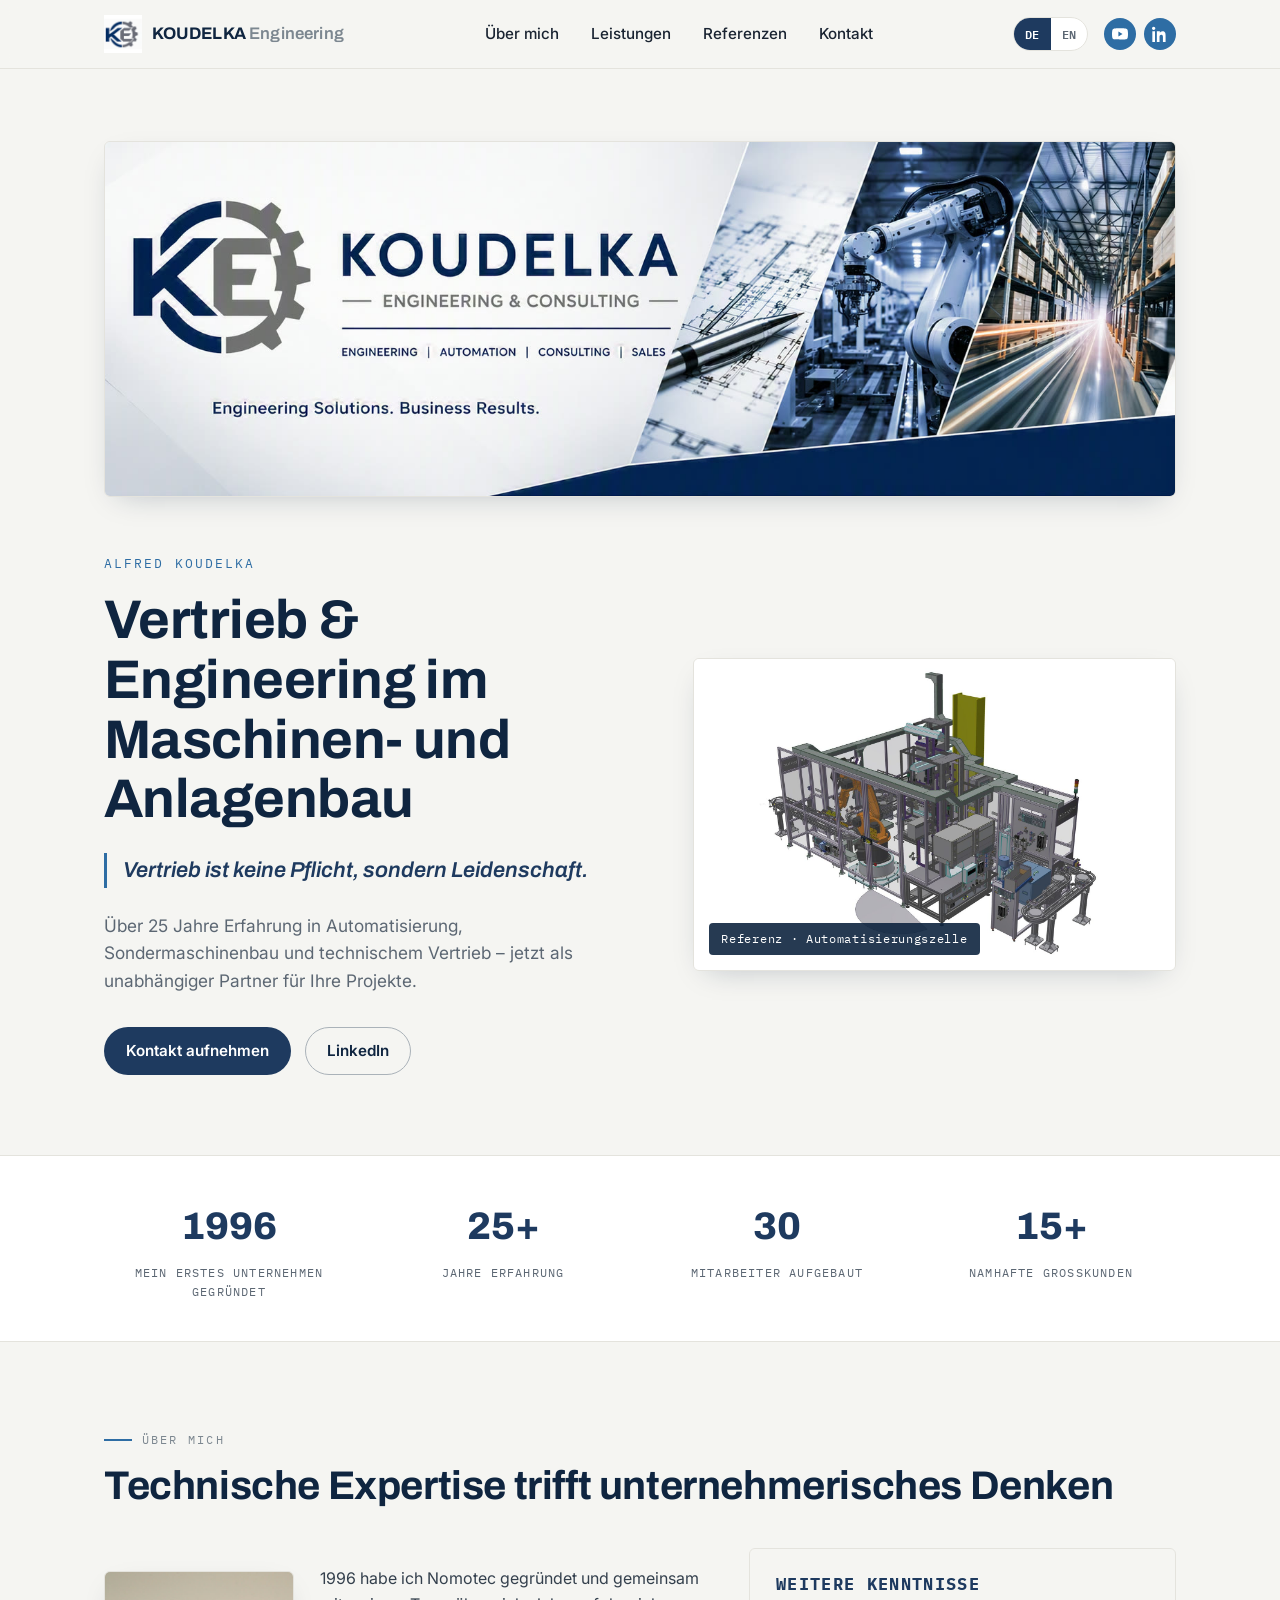
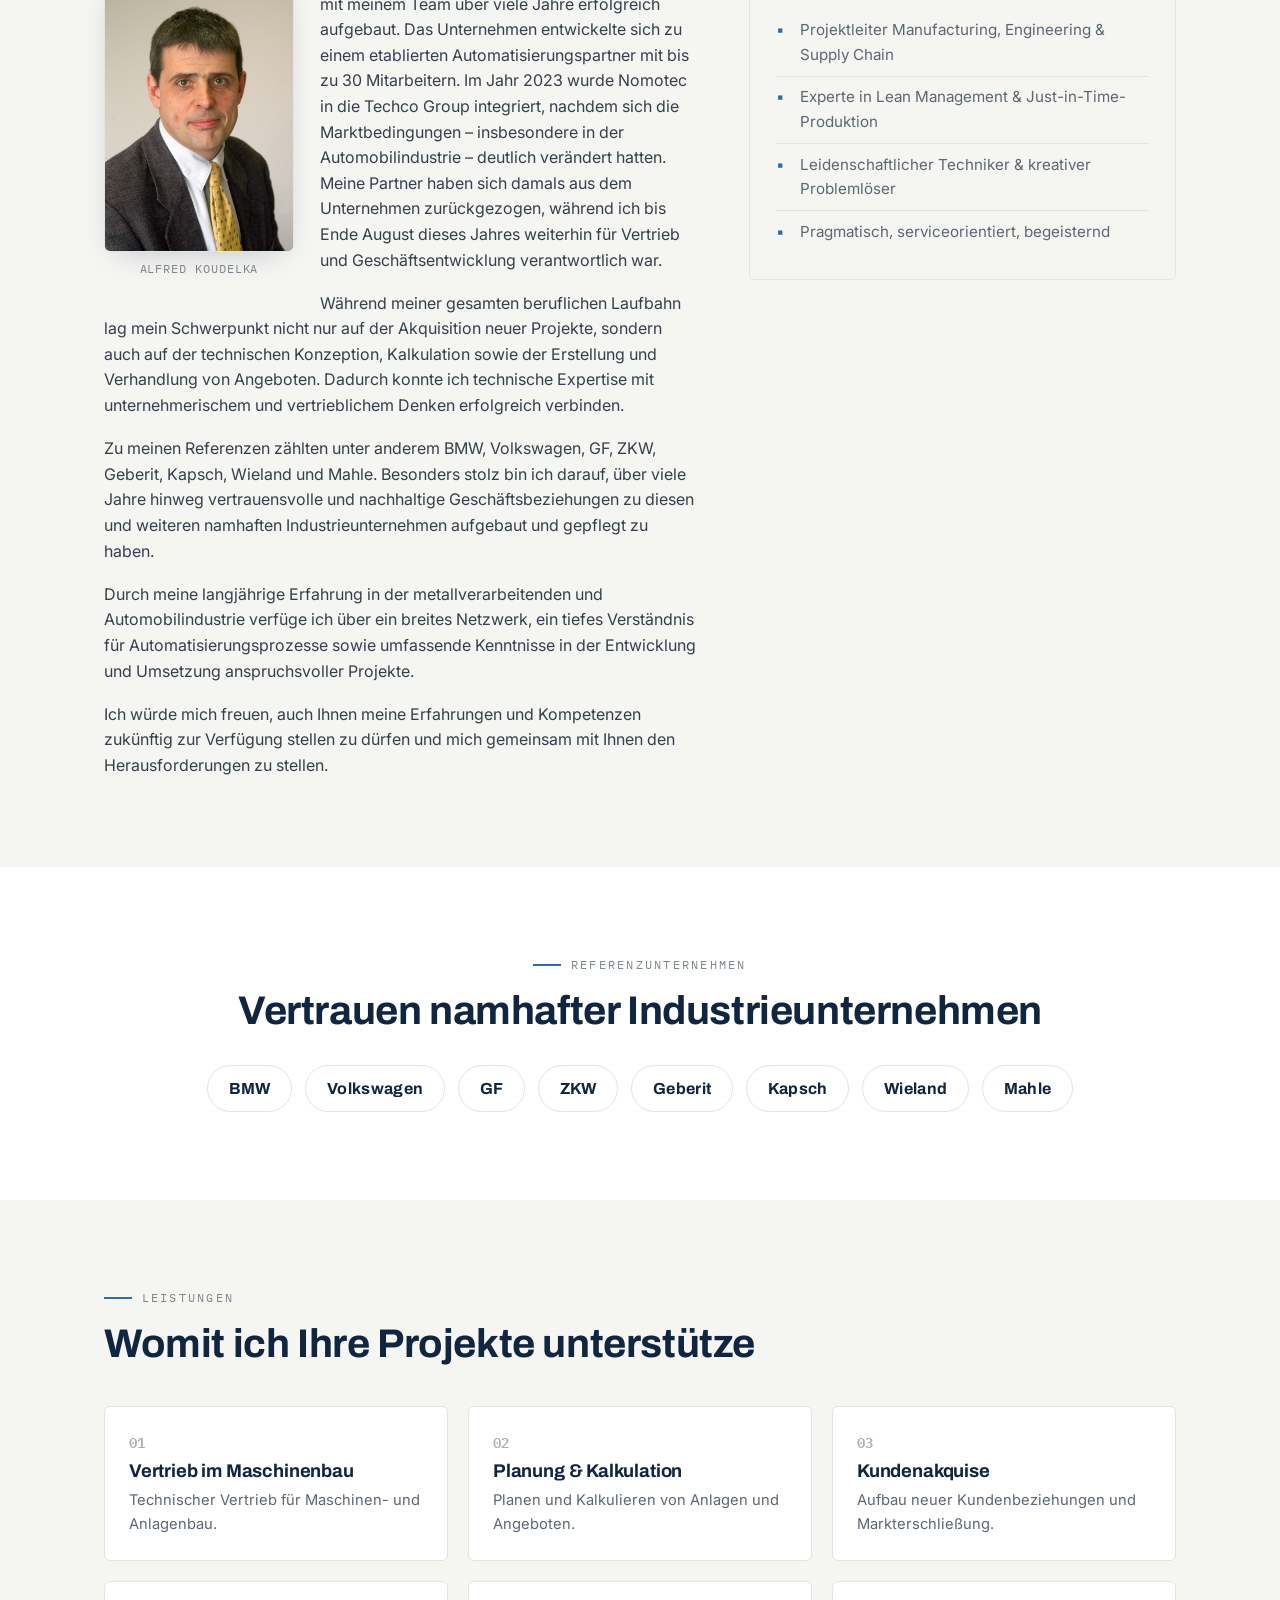
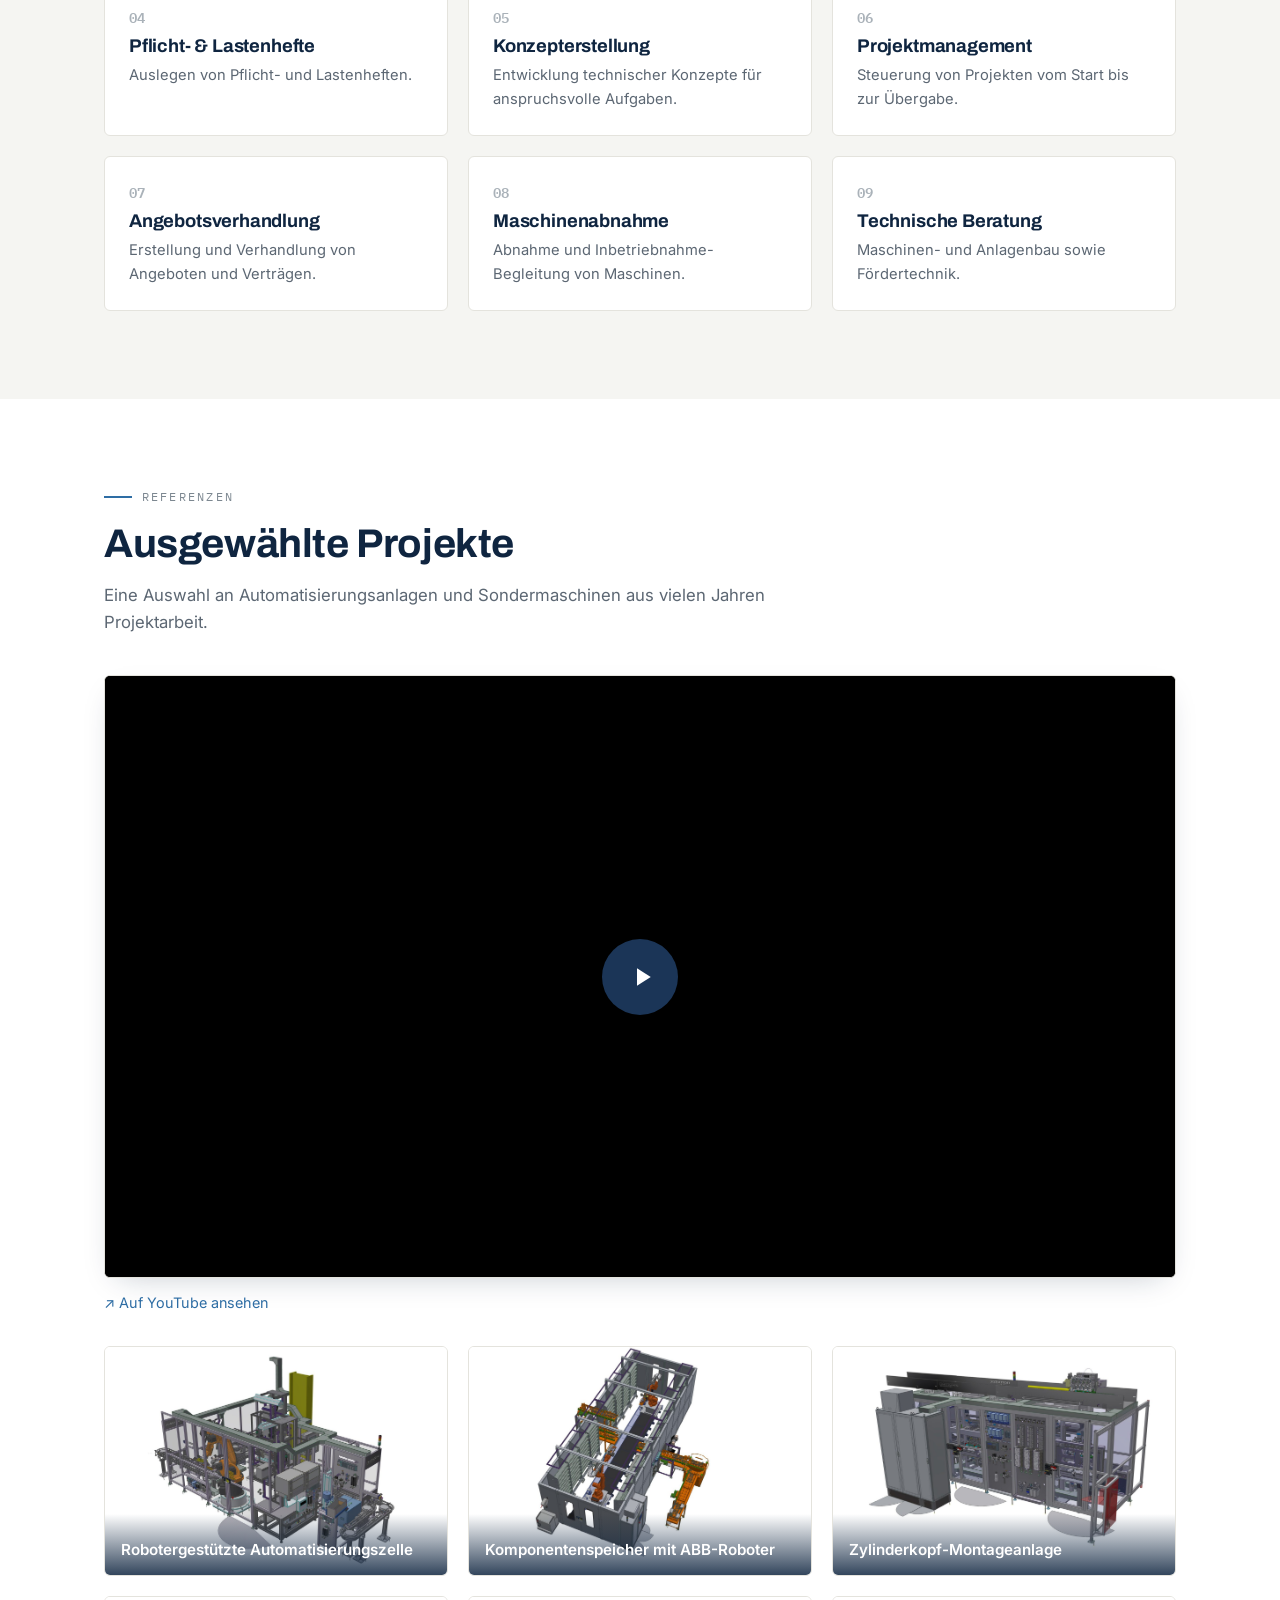
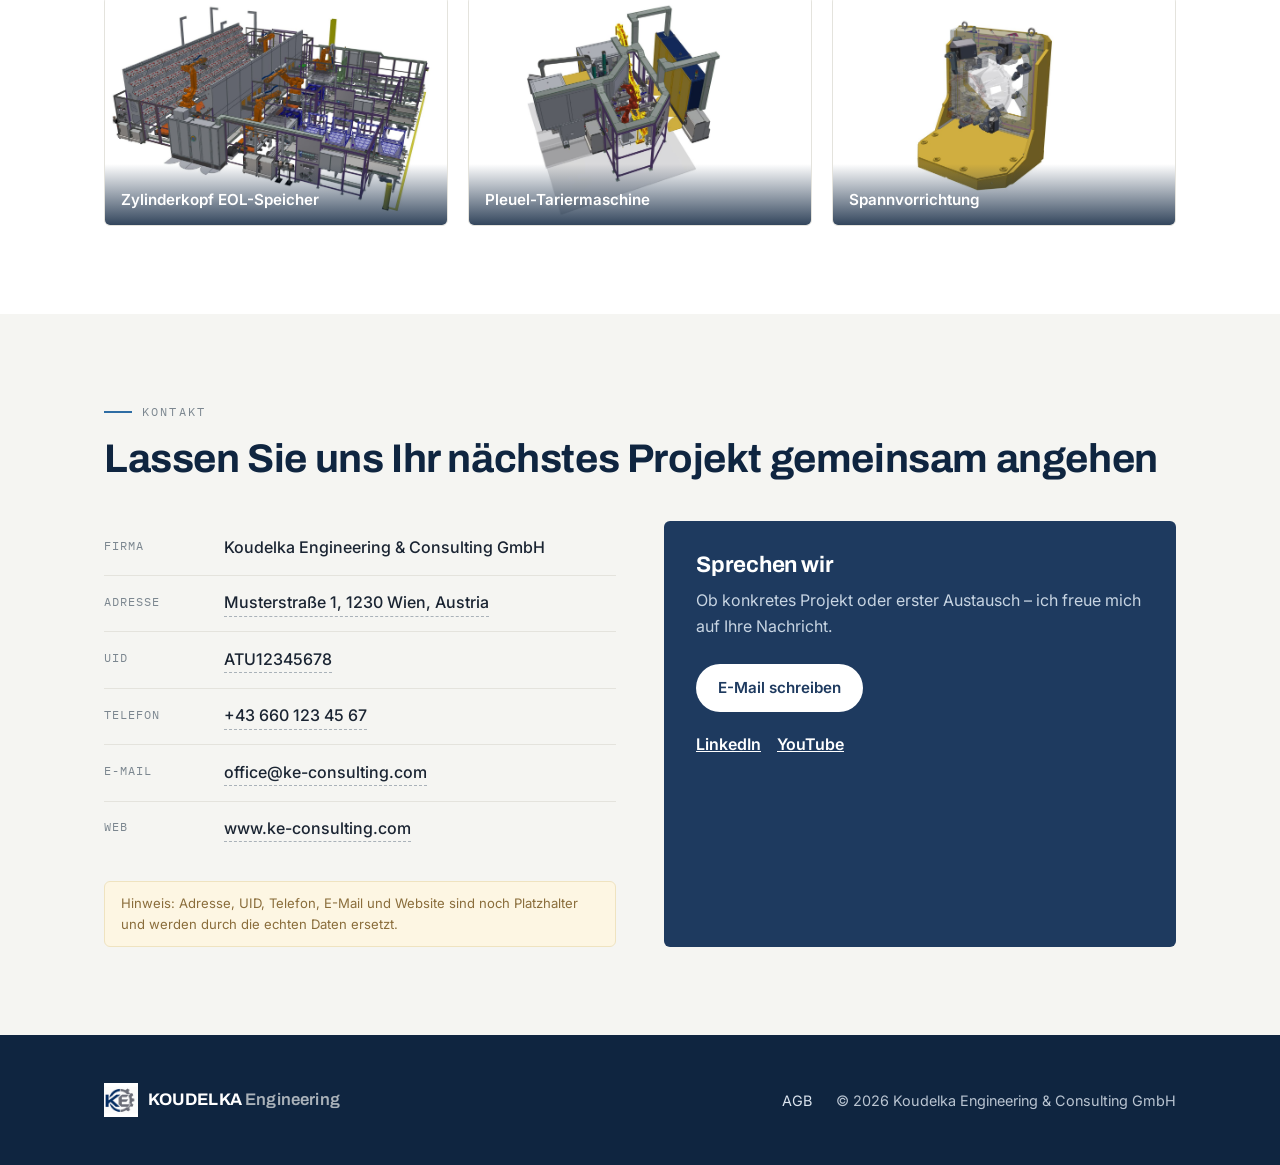
==== commit e42d3d96: "Apply updated doc requirements - Header: add LinkedIn + YouTube social buttons (hidden on mobile ove" ====
--- a/index.html
+++ b/index.html
@@ -19,7 +19,7 @@
       href="https://fonts.googleapis.com/css2?family=Archivo:wght@600;700;800&family=IBM+Plex+Mono:wght@500;600&family=Inter:wght@400;500;600&display=swap"
       rel="stylesheet"
     />
-    <link rel="stylesheet" href="styles.css?v=5" />
+    <link rel="stylesheet" href="styles.css?v=9" />
   </head>
   <body>
     <!-- Header -->
@@ -42,6 +42,14 @@
           <div class="lang-toggle" role="group" aria-label="Sprache / Language">
             <button data-lang-btn="de" aria-pressed="true">DE</button>
             <button data-lang-btn="en" aria-pressed="false">EN</button>
+          </div>
+          <div class="header-socials">
+            <a href="https://www.youtube.com/watch?v=SLCs5PPbL3s" target="_blank" rel="noopener" aria-label="YouTube">
+              <svg viewBox="0 0 24 24" fill="currentColor" aria-hidden="true"><path d="M23.5 6.2a3.02 3.02 0 0 0-2.12-2.14C19.5 3.55 12 3.55 12 3.55s-7.5 0-9.38.51A3.02 3.02 0 0 0 .5 6.2 31.5 31.5 0 0 0 0 12a31.5 31.5 0 0 0 .5 5.8 3.02 3.02 0 0 0 2.12 2.14c1.88.51 9.38.51 9.38.51s7.5 0 9.38-.51a3.02 3.02 0 0 0 2.12-2.14A31.5 31.5 0 0 0 24 12a31.5 31.5 0 0 0-.5-5.8zM9.6 15.6V8.4l6.2 3.6-6.2 3.6z"/></svg>
+            </a>
+            <a href="https://www.linkedin.com/in/alfred-koudelka-6b403299/" target="_blank" rel="noopener" aria-label="LinkedIn">
+              <svg viewBox="0 0 24 24" fill="currentColor" aria-hidden="true"><path d="M4.98 3.5C4.98 4.88 3.87 6 2.5 6S0 4.88 0 3.5 1.12 1 2.5 1 4.98 2.12 4.98 3.5zM.5 8h4V24h-4V8zm7.5 0h3.8v2.2h.05c.53-1 1.83-2.2 3.77-2.2 4.03 0 4.78 2.65 4.78 6.1V24h-4v-7.1c0-1.7-.03-3.9-2.37-3.9-2.38 0-2.75 1.85-2.75 3.77V24h-4V8z"/></svg>
+            </a>
           </div>
           <button class="nav-toggle" id="navToggle" aria-label="Menü">
             <svg width="26" height="26" viewBox="0 0 24 24" fill="none" stroke="currentColor" stroke-width="2">
@@ -87,7 +95,7 @@
         <div class="container">
           <div class="stat">
             <div class="num">1996</div>
-            <div class="label" data-en="Company founded">Unternehmen gegründet</div>
+            <div class="label" data-en="Founded my first company">Mein erstes Unternehmen gegründet</div>
           </div>
           <div class="stat">
             <div class="num">25+</div>
@@ -98,7 +106,7 @@
             <div class="label" data-en="Employees built up">Mitarbeiter aufgebaut</div>
           </div>
           <div class="stat">
-            <div class="num">8+</div>
+            <div class="num">15+</div>
             <div class="label" data-en="Major industry clients">Namhafte Großkunden</div>
           </div>
         </div>
@@ -137,9 +145,9 @@
                 mit unternehmerischem und vertrieblichem Denken erfolgreich
                 verbinden.
               </p>
-              <p data-en="My reference companies have included BMW, Volkswagen, Magna, ZKW, Geberit, Tesla, Wieland and Mahle. I am particularly proud to have built and maintained trusting, long-lasting business relationships with these and other renowned industrial companies over many years.">
-                Zu meinen Referenzen zählten unter anderem BMW, Volkswagen, Magna,
-                ZKW, Geberit, Tesla, Wieland und Mahle. Besonders stolz bin ich
+              <p data-en="My reference companies have included BMW, Volkswagen, GF, ZKW, Geberit, Kapsch, Wieland and Mahle. I am particularly proud to have built and maintained trusting, long-lasting business relationships with these and other renowned industrial companies over many years.">
+                Zu meinen Referenzen zählten unter anderem BMW, Volkswagen, GF,
+                ZKW, Geberit, Kapsch, Wieland und Mahle. Besonders stolz bin ich
                 darauf, über viele Jahre hinweg vertrauensvolle und nachhaltige
                 Geschäftsbeziehungen zu diesen und weiteren namhaften
                 Industrieunternehmen aufgebaut und gepflegt zu haben.
@@ -178,8 +186,8 @@
             Vertrauen namhafter Industrieunternehmen
           </h2>
           <div class="client-list" aria-label="Referenzunternehmen">
-            <span>BMW</span><span>Volkswagen</span><span>Magna</span><span>ZKW</span>
-            <span>Geberit</span><span>Tesla</span><span>Wieland</span><span>Mahle</span>
+            <span>BMW</span><span>Volkswagen</span><span>GF</span><span>ZKW</span>
+            <span>Geberit</span><span>Kapsch</span><span>Wieland</span><span>Mahle</span>
           </div>
         </div>
       </section>
--- a/styles.css
+++ b/styles.css
@@ -96,6 +96,15 @@
 
 .nav-toggle { display: none; background: none; border: 0; cursor: pointer; color: var(--navy-900); }
 
+.header-socials { display: flex; align-items: center; gap: 0.5rem; }
+.header-socials a {
+  display: grid; place-items: center;
+  width: 2rem; height: 2rem; border-radius: 999px;
+  background: var(--accent); color: #fff; transition: background 0.15s;
+}
+.header-socials a:hover { background: var(--navy); text-decoration: none; }
+.header-socials svg { width: 1rem; height: 1rem; }
+
 /* ---------- Buttons ---------- */
 .btn {
   display: inline-flex; align-items: center; gap: 0.5rem;
@@ -248,6 +257,7 @@
 
 /* ---------- Responsive ---------- */
 @media (max-width: 860px) {
+  .hero { padding-top: 2.25rem; }
   .hero .container, .about-grid, .contact-grid { grid-template-columns: 1fr; }
   .hero-figure { order: -1; }
   .stats .container { grid-template-columns: repeat(2, 1fr); }
@@ -263,11 +273,18 @@
   .hero-banner { display: none; }
   .nav-ctrl {
     position: absolute; bottom: 0.55rem; right: 0.55rem; left: auto; top: auto; z-index: 60;
-    gap: 0.4rem; padding: 0.28rem 0.45rem; border-radius: 999px;
-    background: rgba(245, 245, 242, 0.9); backdrop-filter: blur(6px);
-    box-shadow: 0 2px 10px rgba(15, 37, 64, 0.25);
+    gap: 0.5rem; align-items: center;
   }
-
+  /* DE/EN keeps its own blue/white toggle; only the menu button gets a chip */
+  .nav-ctrl .nav-toggle {
+    display: grid; place-items: center;
+    width: 2.15rem; height: 2.15rem; padding: 0;
+    background: rgba(245, 245, 242, 0.92); backdrop-filter: blur(6px);
+    box-shadow: 0 2px 10px rgba(15, 37, 64, 0.3);
+    border-radius: 999px; color: var(--navy-900);
+  }
+
+  .header-socials { display: none; }
   .nav-links { display: none; }
   .nav-links.open {
     display: flex; position: absolute; top: 100%; left: 0; right: 0; z-index: 55;
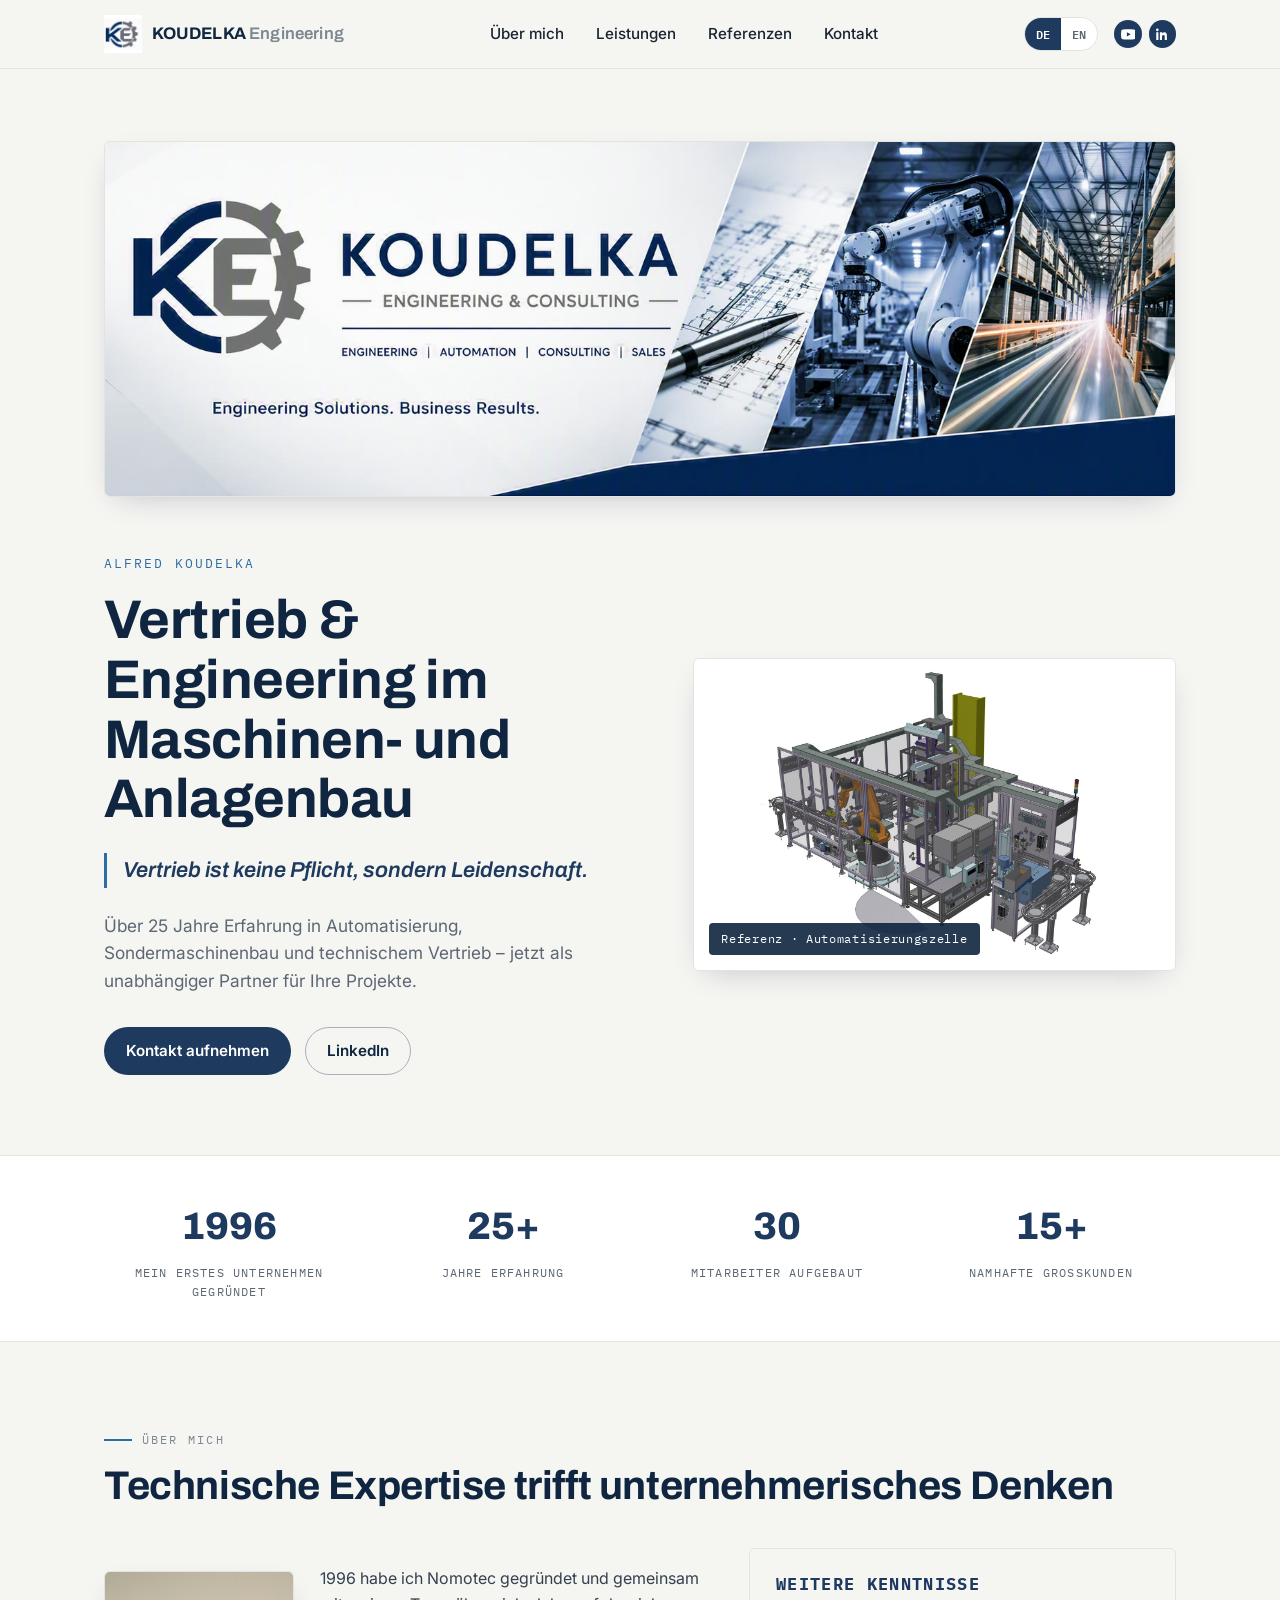
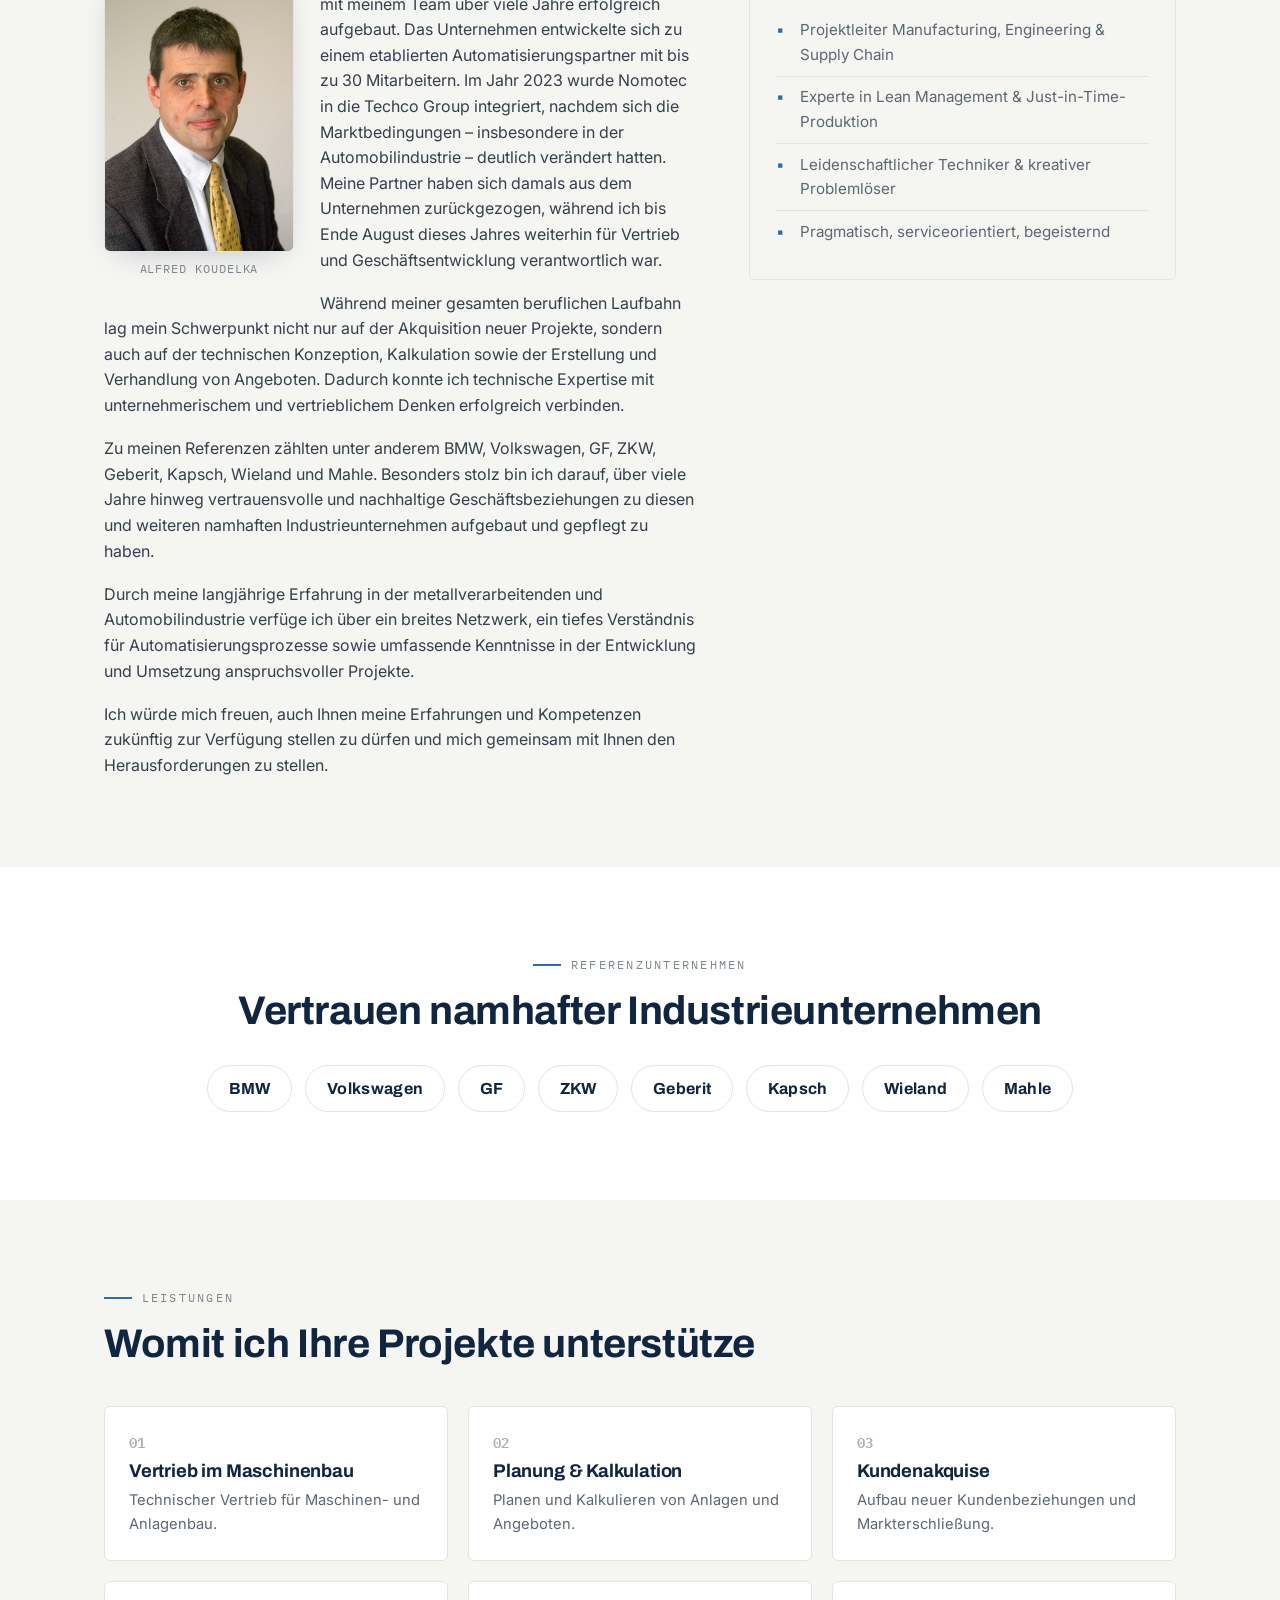
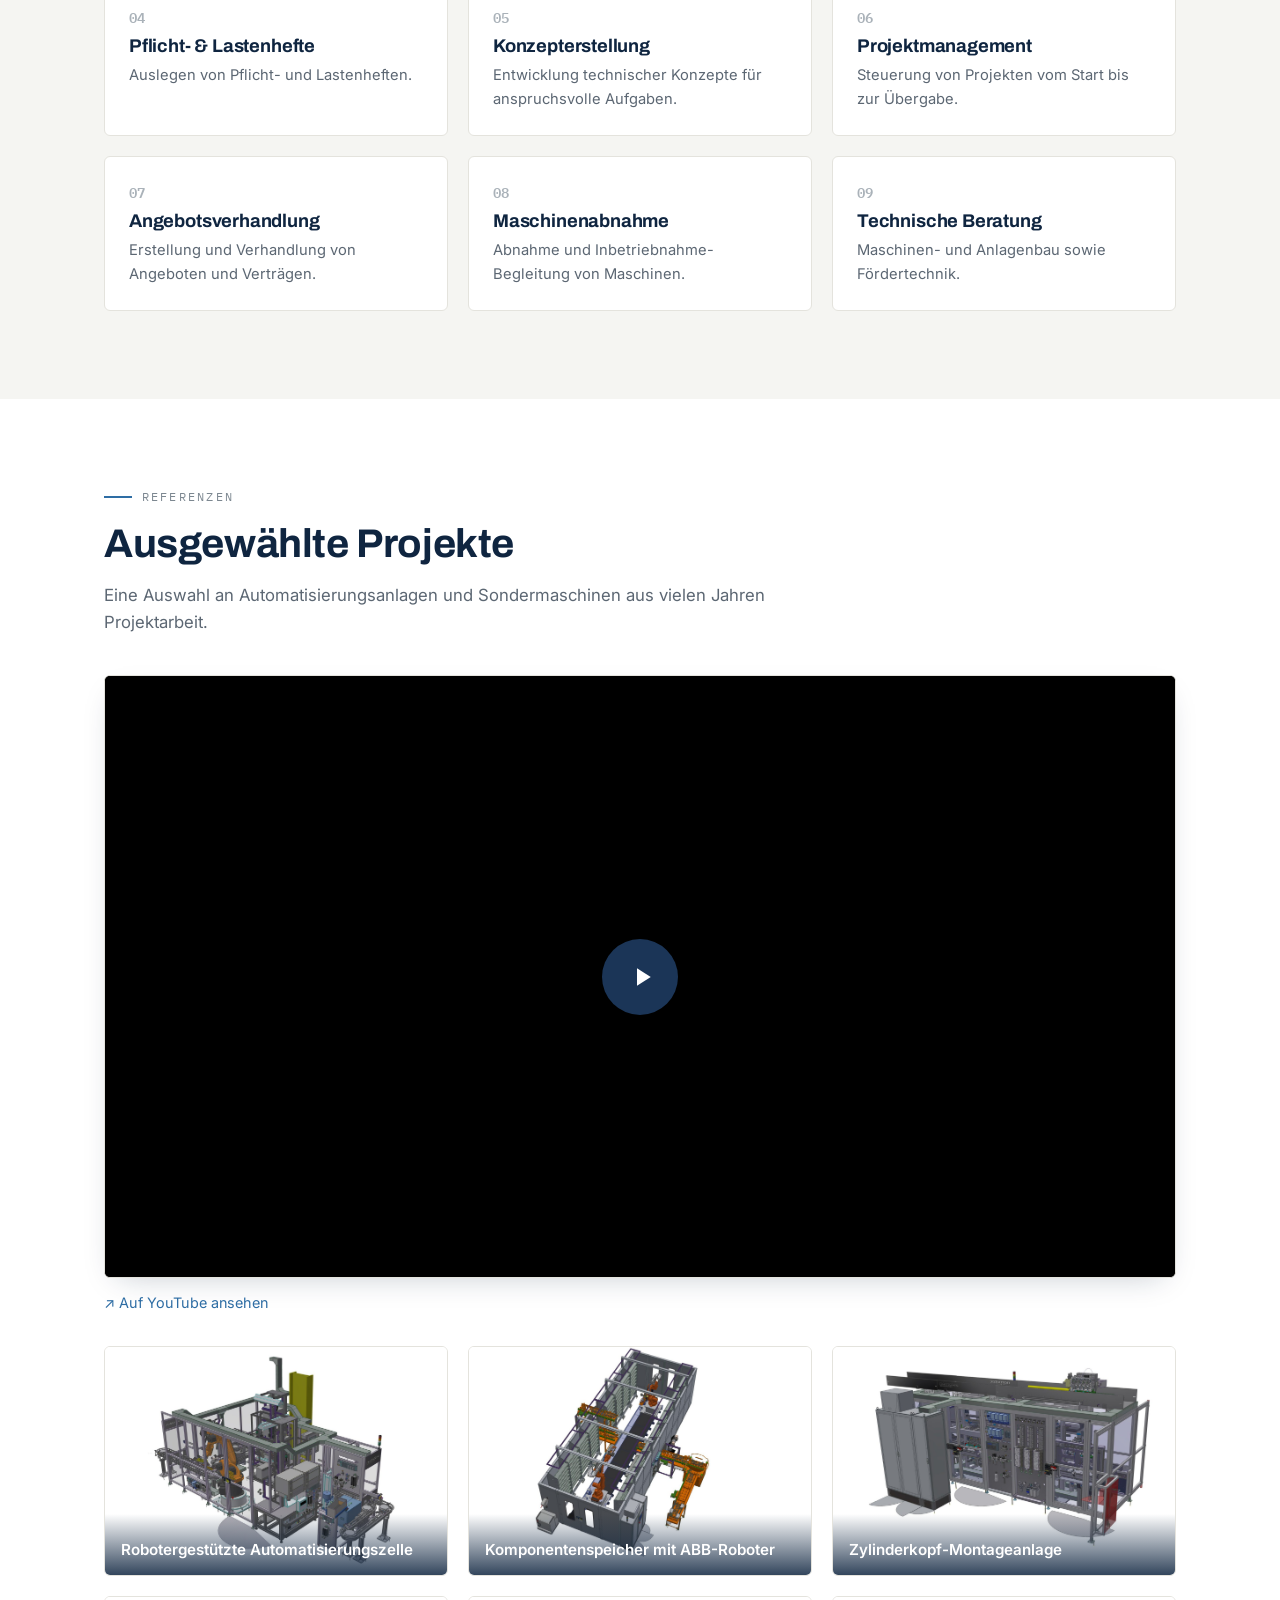
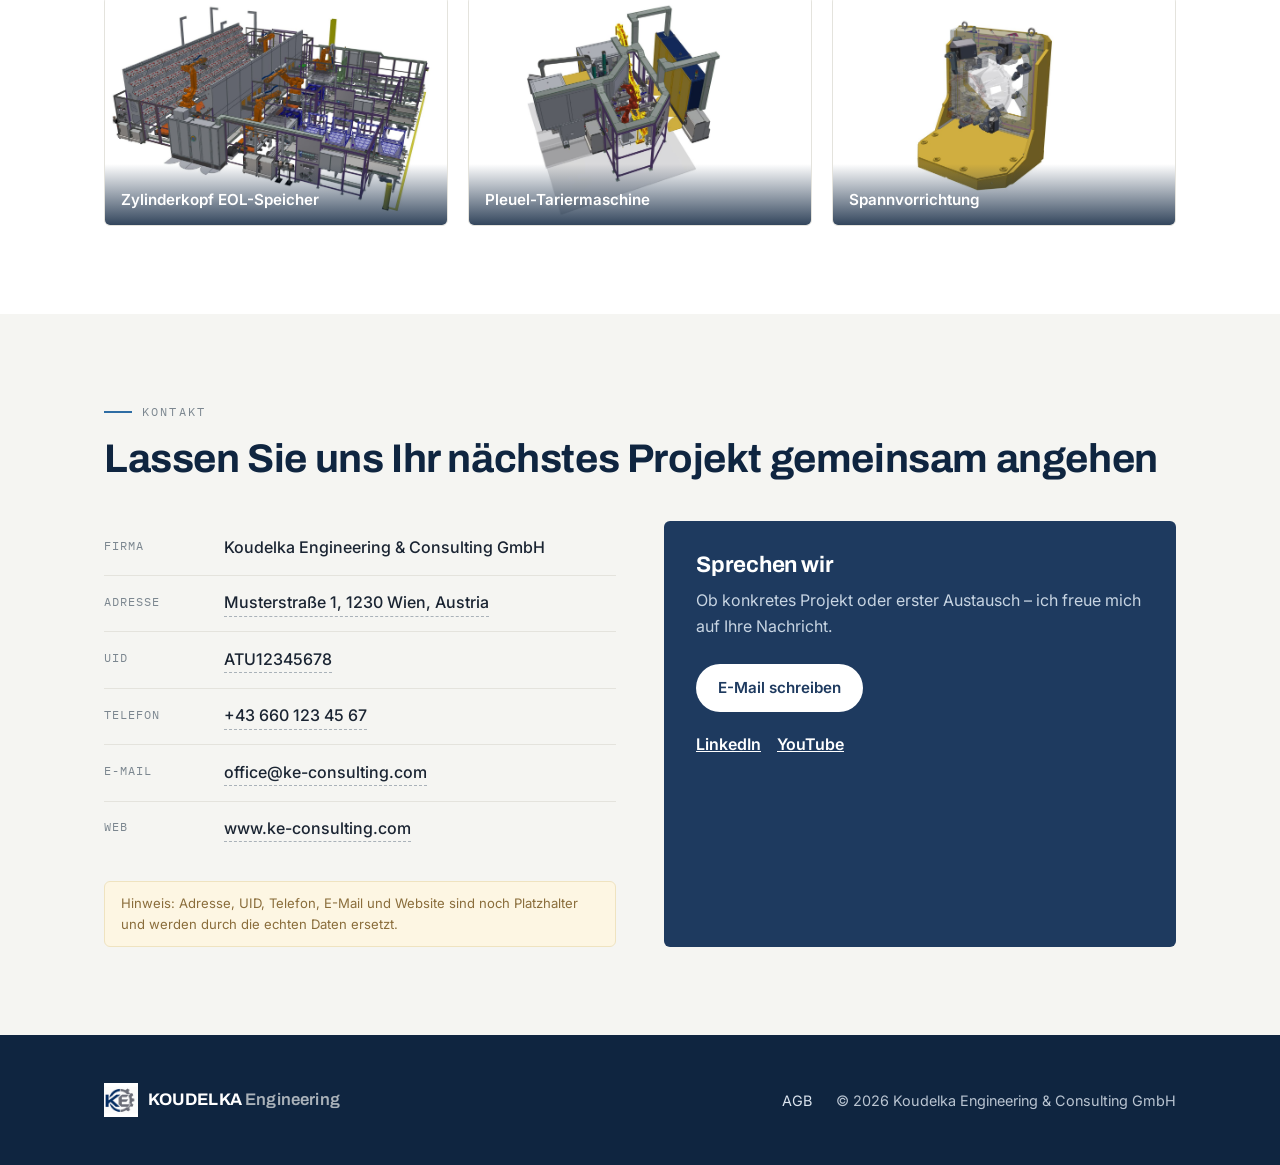
==== commit c31e6403: "Header socials: navy to match DE/EN switch, matched height, balanced glyphs - Desktop: navy-filled c" ====
--- a/index.html
+++ b/index.html
@@ -19,7 +19,7 @@
       href="https://fonts.googleapis.com/css2?family=Archivo:wght@600;700;800&family=IBM+Plex+Mono:wght@500;600&family=Inter:wght@400;500;600&display=swap"
       rel="stylesheet"
     />
-    <link rel="stylesheet" href="styles.css?v=9" />
+    <link rel="stylesheet" href="styles.css?v=10" />
   </head>
   <body>
     <!-- Header -->
--- a/styles.css
+++ b/styles.css
@@ -96,14 +96,16 @@
 
 .nav-toggle { display: none; background: none; border: 0; cursor: pointer; color: var(--navy-900); }
 
-.header-socials { display: flex; align-items: center; gap: 0.5rem; }
+.header-socials { display: flex; align-items: center; gap: 0.45rem; }
 .header-socials a {
   display: grid; place-items: center;
-  width: 2rem; height: 2rem; border-radius: 999px;
-  background: var(--accent); color: #fff; transition: background 0.15s;
-}
-.header-socials a:hover { background: var(--navy); text-decoration: none; }
-.header-socials svg { width: 1rem; height: 1rem; }
+  width: 1.7rem; height: 1.7rem; border-radius: 999px;
+  background: var(--navy); color: #fff; transition: background 0.15s;
+}
+.header-socials a:hover { background: var(--navy-700); text-decoration: none; }
+/* optically balance the two marks (the LinkedIn "in" reads heavier) */
+.header-socials svg { width: 0.92rem; height: 0.92rem; }
+.header-socials a[aria-label="LinkedIn"] svg { width: 0.8rem; height: 0.8rem; }
 
 /* ---------- Buttons ---------- */
 .btn {
@@ -273,8 +275,16 @@
   .hero-banner { display: none; }
   .nav-ctrl {
     position: absolute; bottom: 0.55rem; right: 0.55rem; left: auto; top: auto; z-index: 60;
-    gap: 0.5rem; align-items: center;
+    gap: 0.4rem; align-items: center; flex-wrap: wrap; justify-content: flex-end;
   }
+  /* socials sit on their own row above the DE/EN + menu row */
+  .header-socials { order: -1; flex-basis: 100%; justify-content: flex-end; }
+  /* light chips (navy glyph) so they read on the dark banner, like the other controls */
+  .header-socials a {
+    background: rgba(245, 245, 242, 0.92); backdrop-filter: blur(6px);
+    color: var(--navy); box-shadow: 0 2px 8px rgba(15, 37, 64, 0.25);
+  }
+  .header-socials a:hover { background: #fff; }
   /* DE/EN keeps its own blue/white toggle; only the menu button gets a chip */
   .nav-ctrl .nav-toggle {
     display: grid; place-items: center;
@@ -284,7 +294,6 @@
     border-radius: 999px; color: var(--navy-900);
   }
 
-  .header-socials { display: none; }
   .nav-links { display: none; }
   .nav-links.open {
     display: flex; position: absolute; top: 100%; left: 0; right: 0; z-index: 55;
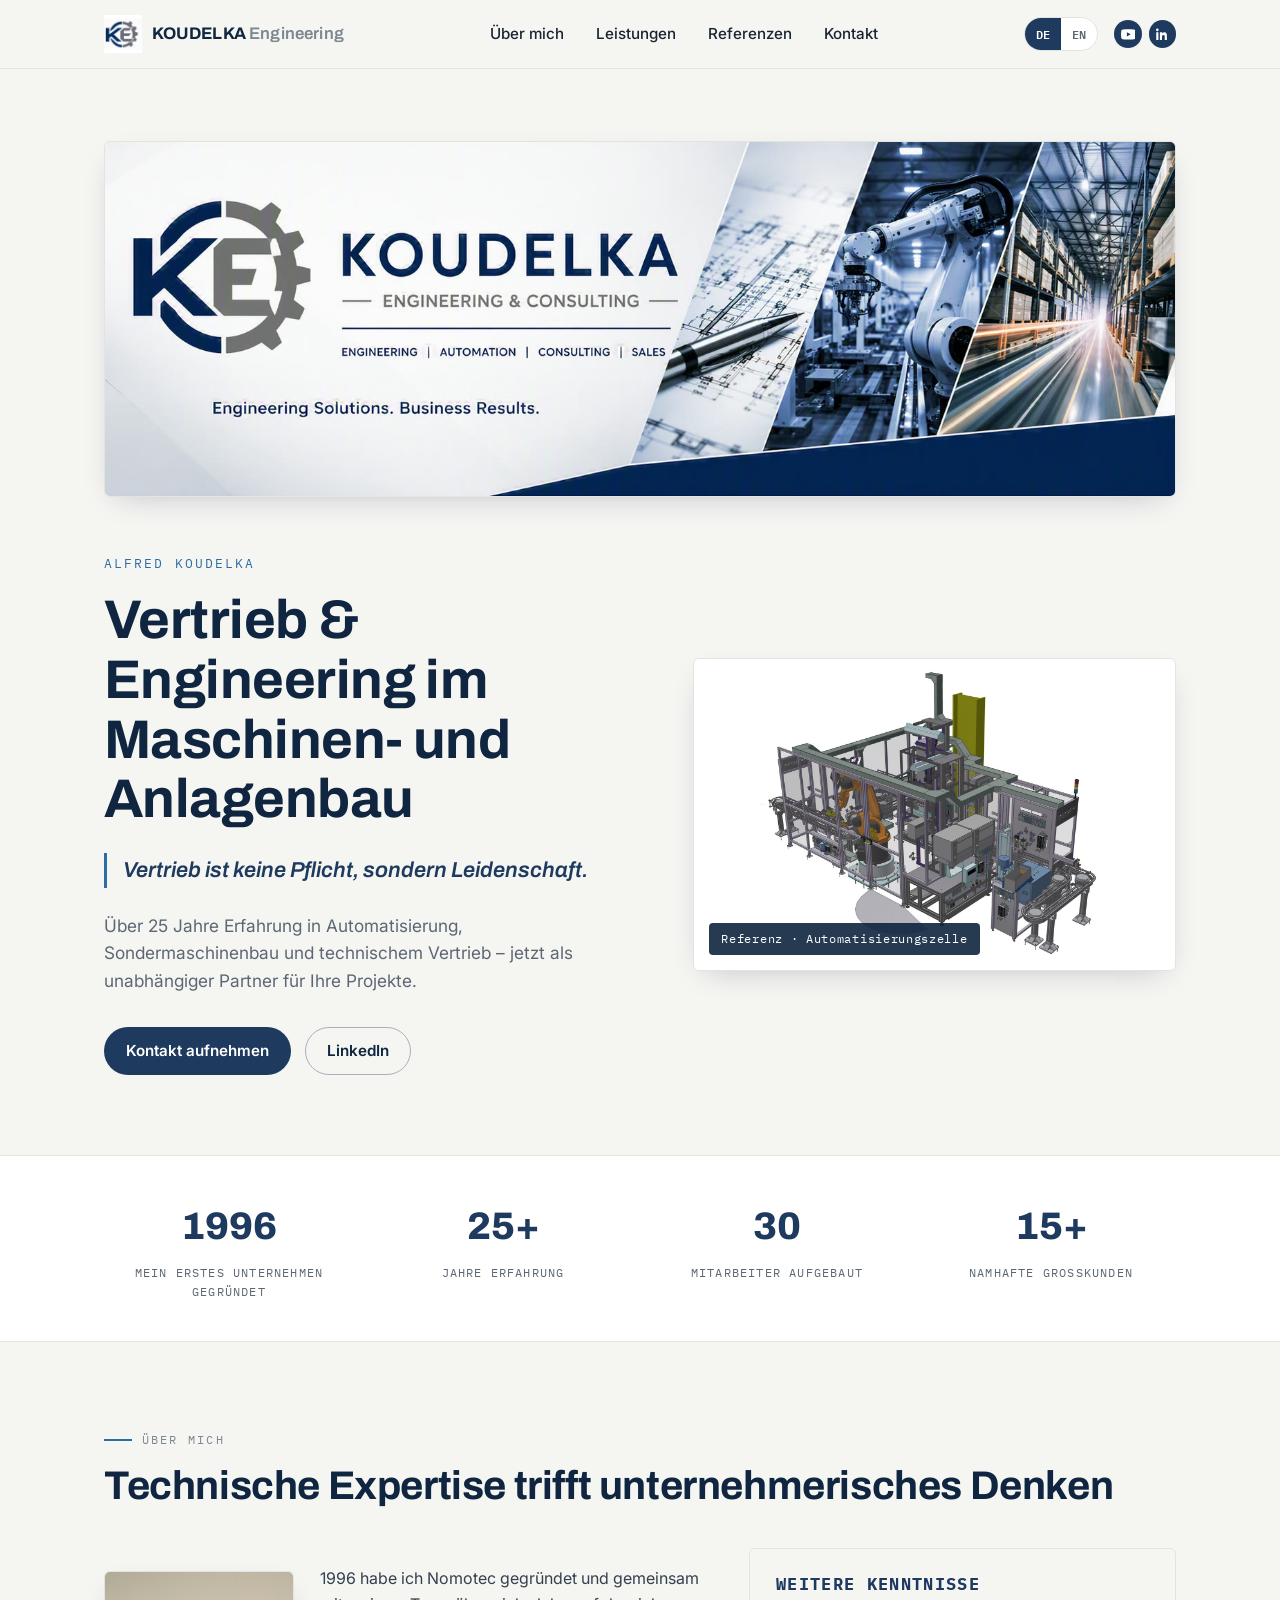
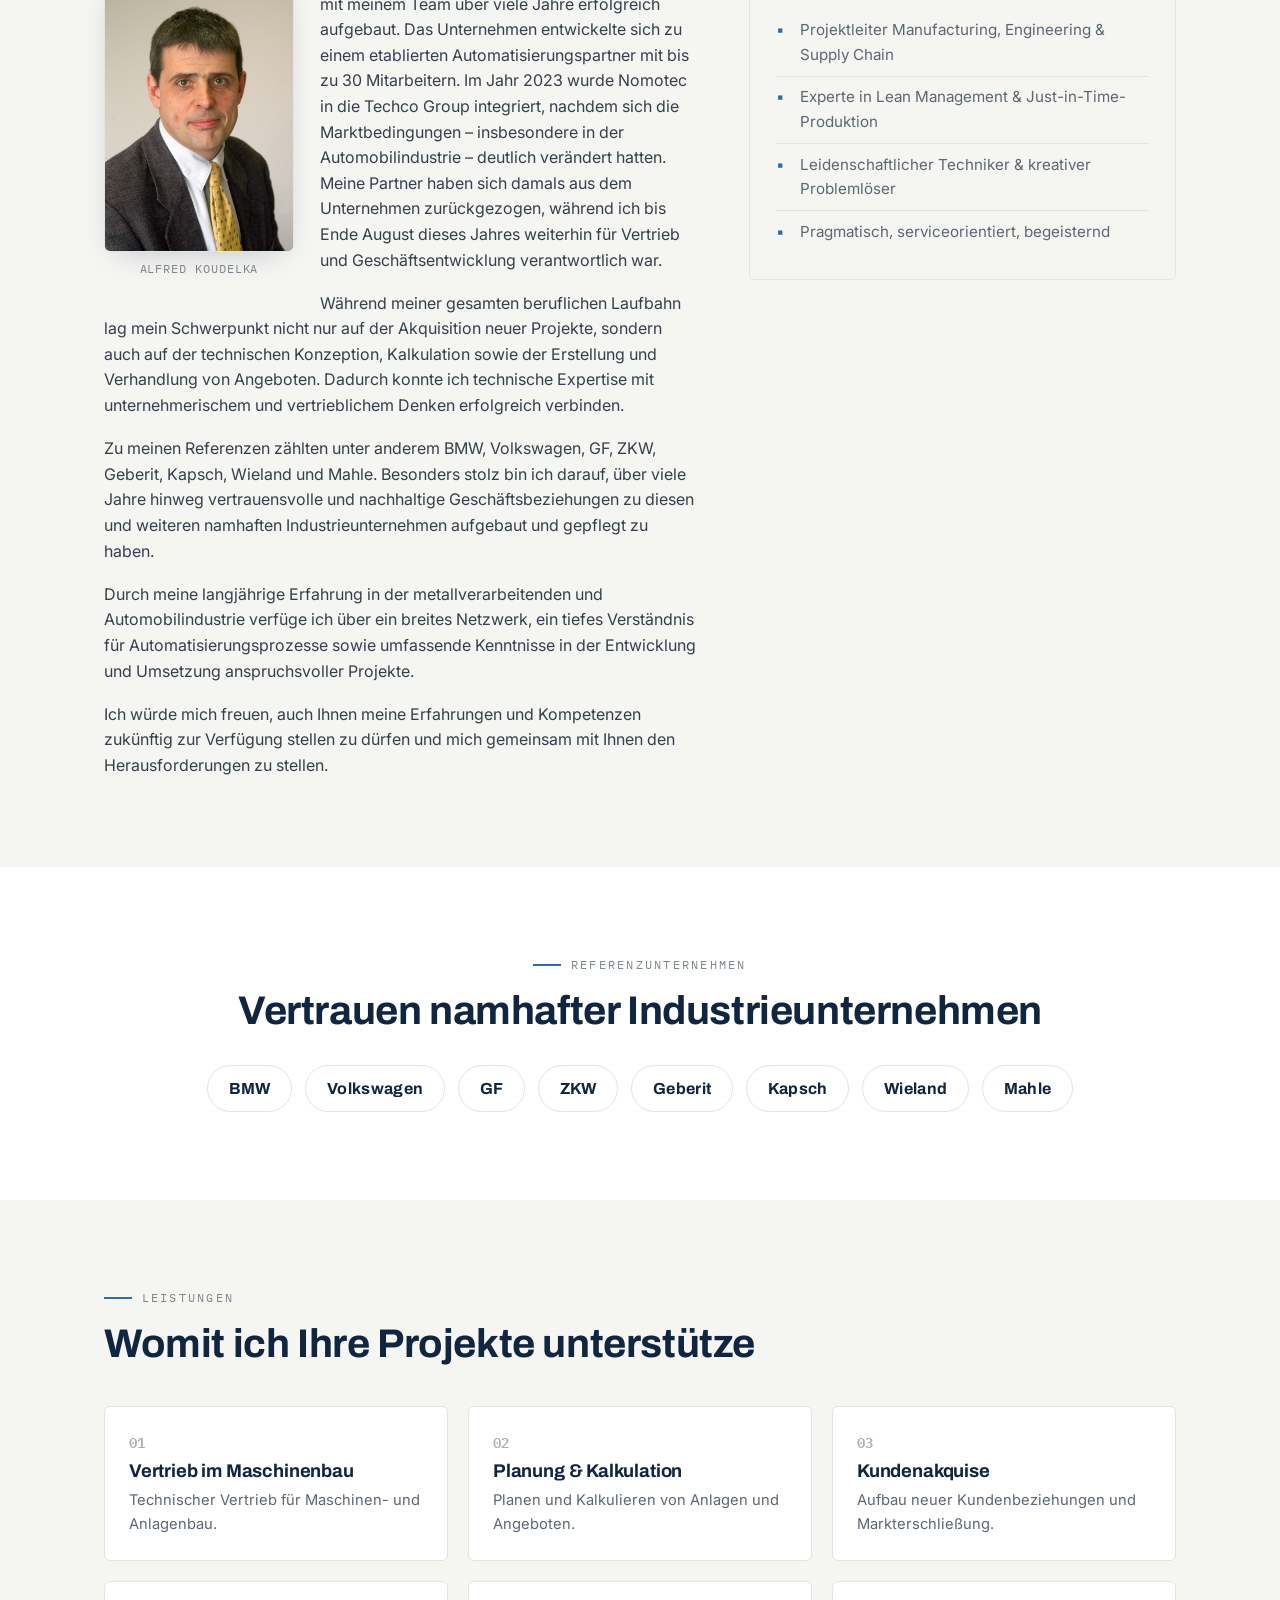
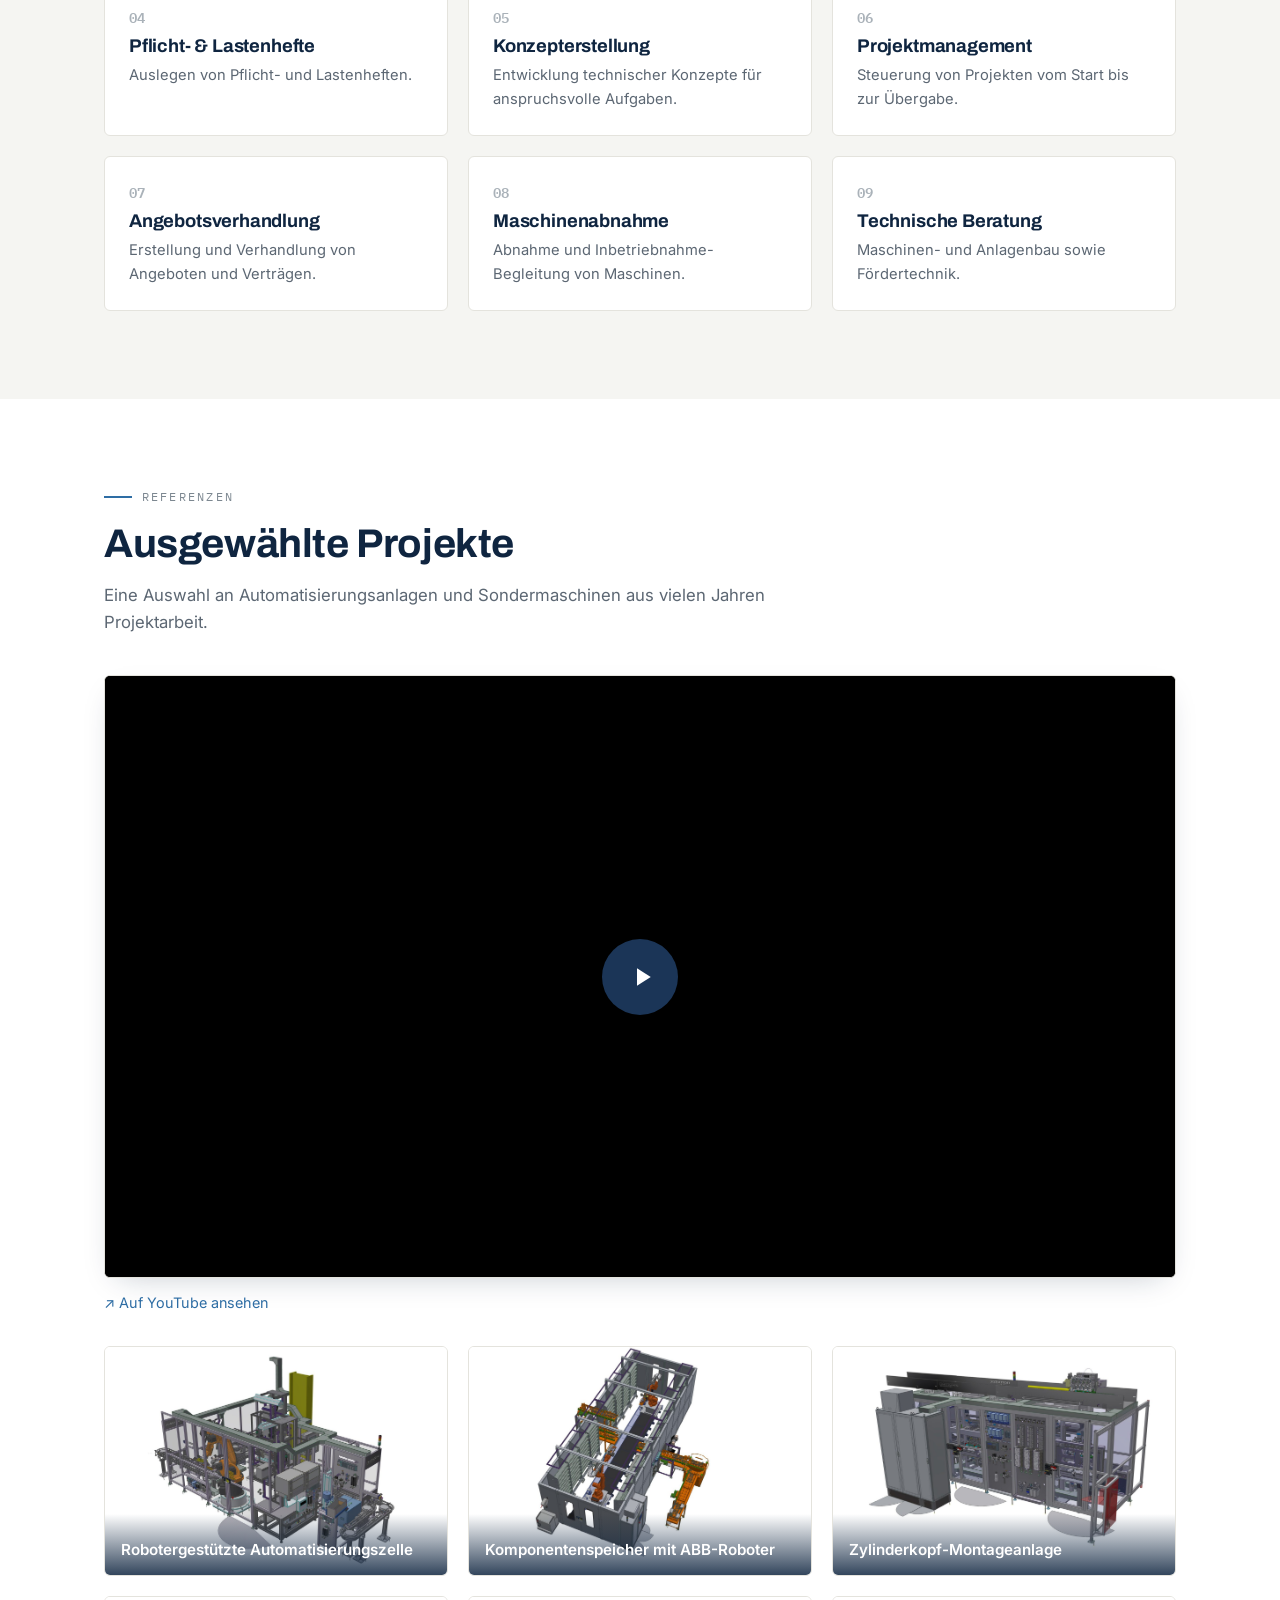
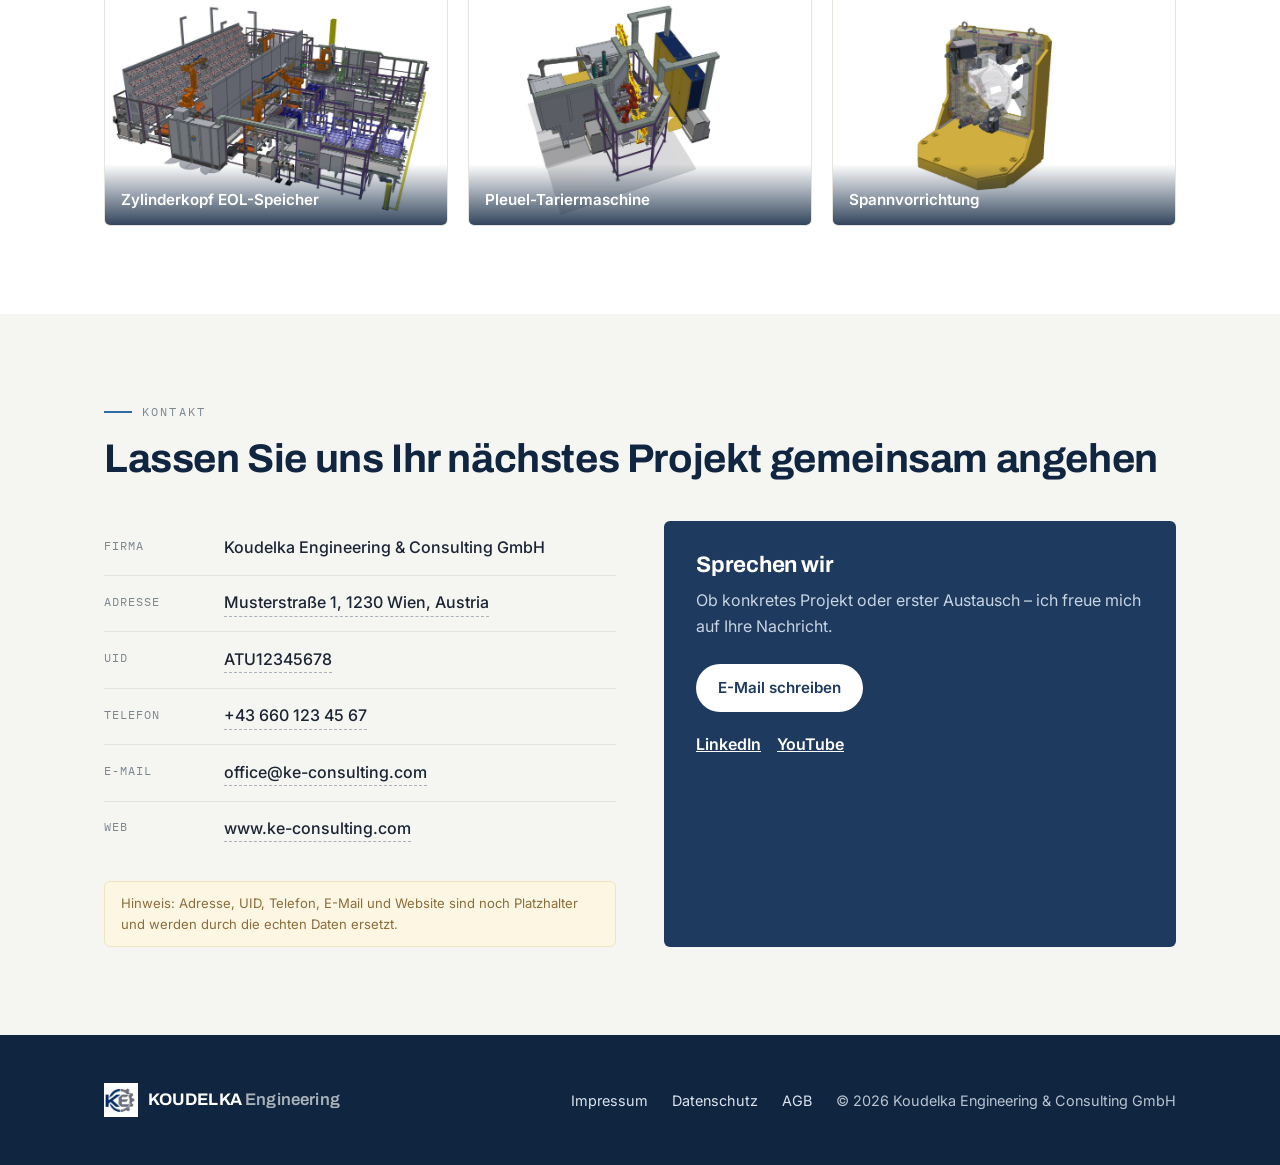
==== commit e784e1ed: "Add Impressum and Datenschutzerklärung pages - New impressum.html and datenschutz.html (DE/EN, site " ====
--- a/index.html
+++ b/index.html
@@ -19,7 +19,7 @@
       href="https://fonts.googleapis.com/css2?family=Archivo:wght@600;700;800&family=IBM+Plex+Mono:wght@500;600&family=Inter:wght@400;500;600&display=swap"
       rel="stylesheet"
     />
-    <link rel="stylesheet" href="styles.css?v=10" />
+    <link rel="stylesheet" href="styles.css?v=11" />
   </head>
   <body>
     <!-- Header -->
@@ -290,6 +290,8 @@
           <span class="brand-text" style="color: #fff">KOUDELKA <span style="color: var(--steel-300)">Engineering</span></span>
         </a>
         <div class="footer-legal">
+          <a href="impressum.html" data-en="Legal notice">Impressum</a>
+          <a href="datenschutz.html" data-en="Privacy policy">Datenschutz</a>
           <a href="assets/AGB.pdf" target="_blank" rel="noopener">AGB</a>
           <span data-en="© 2026 Koudelka Engineering & Consulting GmbH">© 2026 Koudelka Engineering & Consulting GmbH</span>
         </div>
@@ -303,6 +305,6 @@
       <div class="lb-caption" id="lbCaption"></div>
     </div>
 
-    <script src="app.js?v=2"></script>
+    <script src="app.js?v=3"></script>
   </body>
 </html>
--- a/styles.css
+++ b/styles.css
@@ -255,7 +255,34 @@
 .site-footer { background: var(--navy-900); color: #b9c4d1; padding: 3rem 0; }
 .site-footer .container { display: flex; flex-wrap: wrap; justify-content: space-between; gap: 1.5rem; align-items: center; }
 .site-footer a { color: #dbe4ee; }
-.footer-legal { display: flex; gap: 1.5rem; font-size: 0.9rem; }
+.footer-legal { display: flex; flex-wrap: wrap; gap: 1.5rem; font-size: 0.9rem; align-items: center; }
+
+/* ---------- Legal pages (Impressum / Datenschutz) ---------- */
+.legal-topbar {
+  position: sticky; top: 0; z-index: 50;
+  background: rgba(245, 245, 242, 0.92); backdrop-filter: blur(8px);
+  border-bottom: 1px solid var(--line);
+}
+.legal-topbar .container { display: flex; align-items: center; justify-content: space-between; gap: 1rem; height: 64px; }
+.legal-page .brand { display: flex; }
+.legal-back { font-family: "IBM Plex Mono", monospace; font-size: 0.8rem; letter-spacing: 0.03em; color: var(--muted); white-space: nowrap; }
+.legal-back:hover { color: var(--accent); text-decoration: none; }
+.legal-topbar .nav-ctrl { position: static; }
+
+.legal { padding: 3.5rem 0 4.5rem; }
+.legal .container { max-width: 800px; }
+.legal h1 { font-size: clamp(1.7rem, 4vw, 2.3rem); margin-top: 0.6rem; }
+.legal h2 {
+  font-family: "IBM Plex Mono", monospace; font-size: 0.95rem;
+  text-transform: uppercase; letter-spacing: 0.06em; color: var(--navy);
+  margin-top: 2.4rem;
+}
+.legal p, .legal li { color: #34404d; margin-top: 0.85rem; line-height: 1.7; }
+.legal ul { margin-top: 0.85rem; padding-left: 1.2rem; }
+.legal li { margin-top: 0.35rem; }
+.legal address { font-style: normal; }
+.legal .lead { font-size: 1.05rem; color: var(--muted); }
+.legal .placeholder-note { margin-top: 1.6rem; }
 
 /* ---------- Responsive ---------- */
 @media (max-width: 860px) {
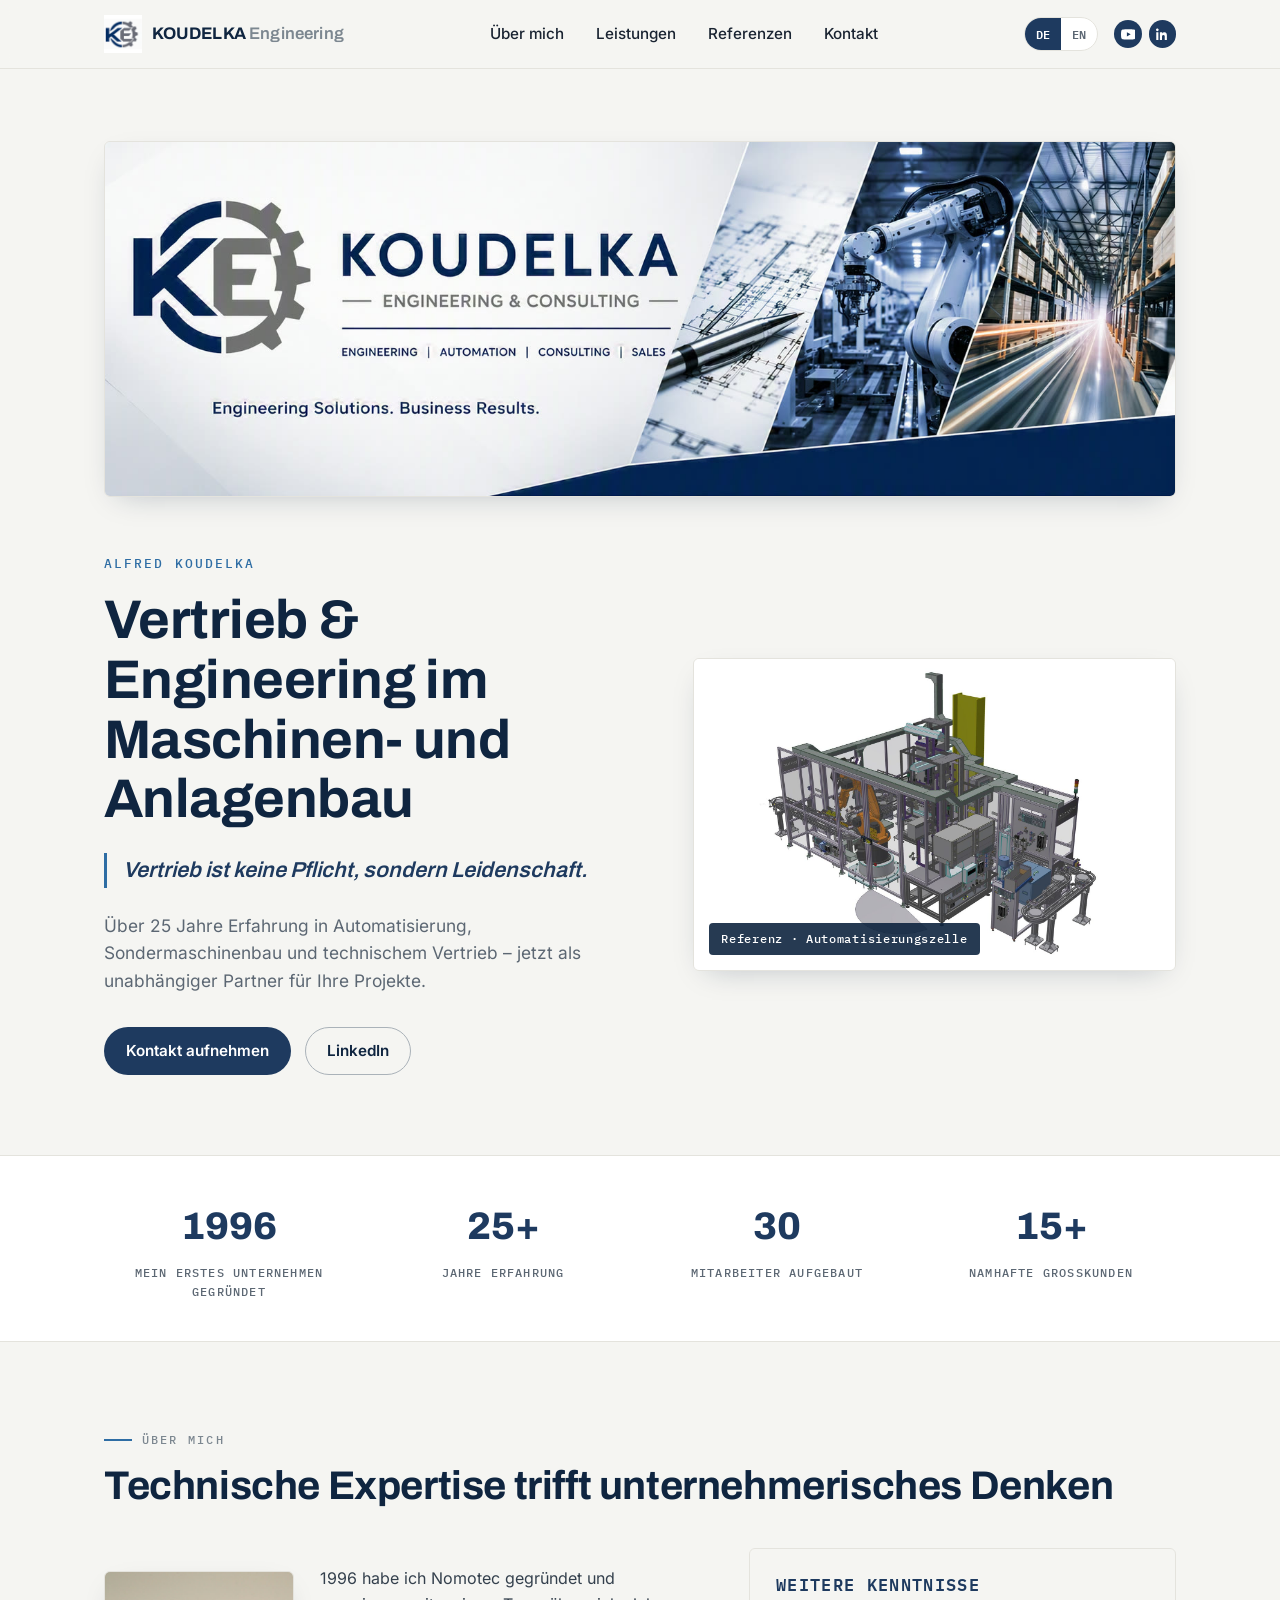
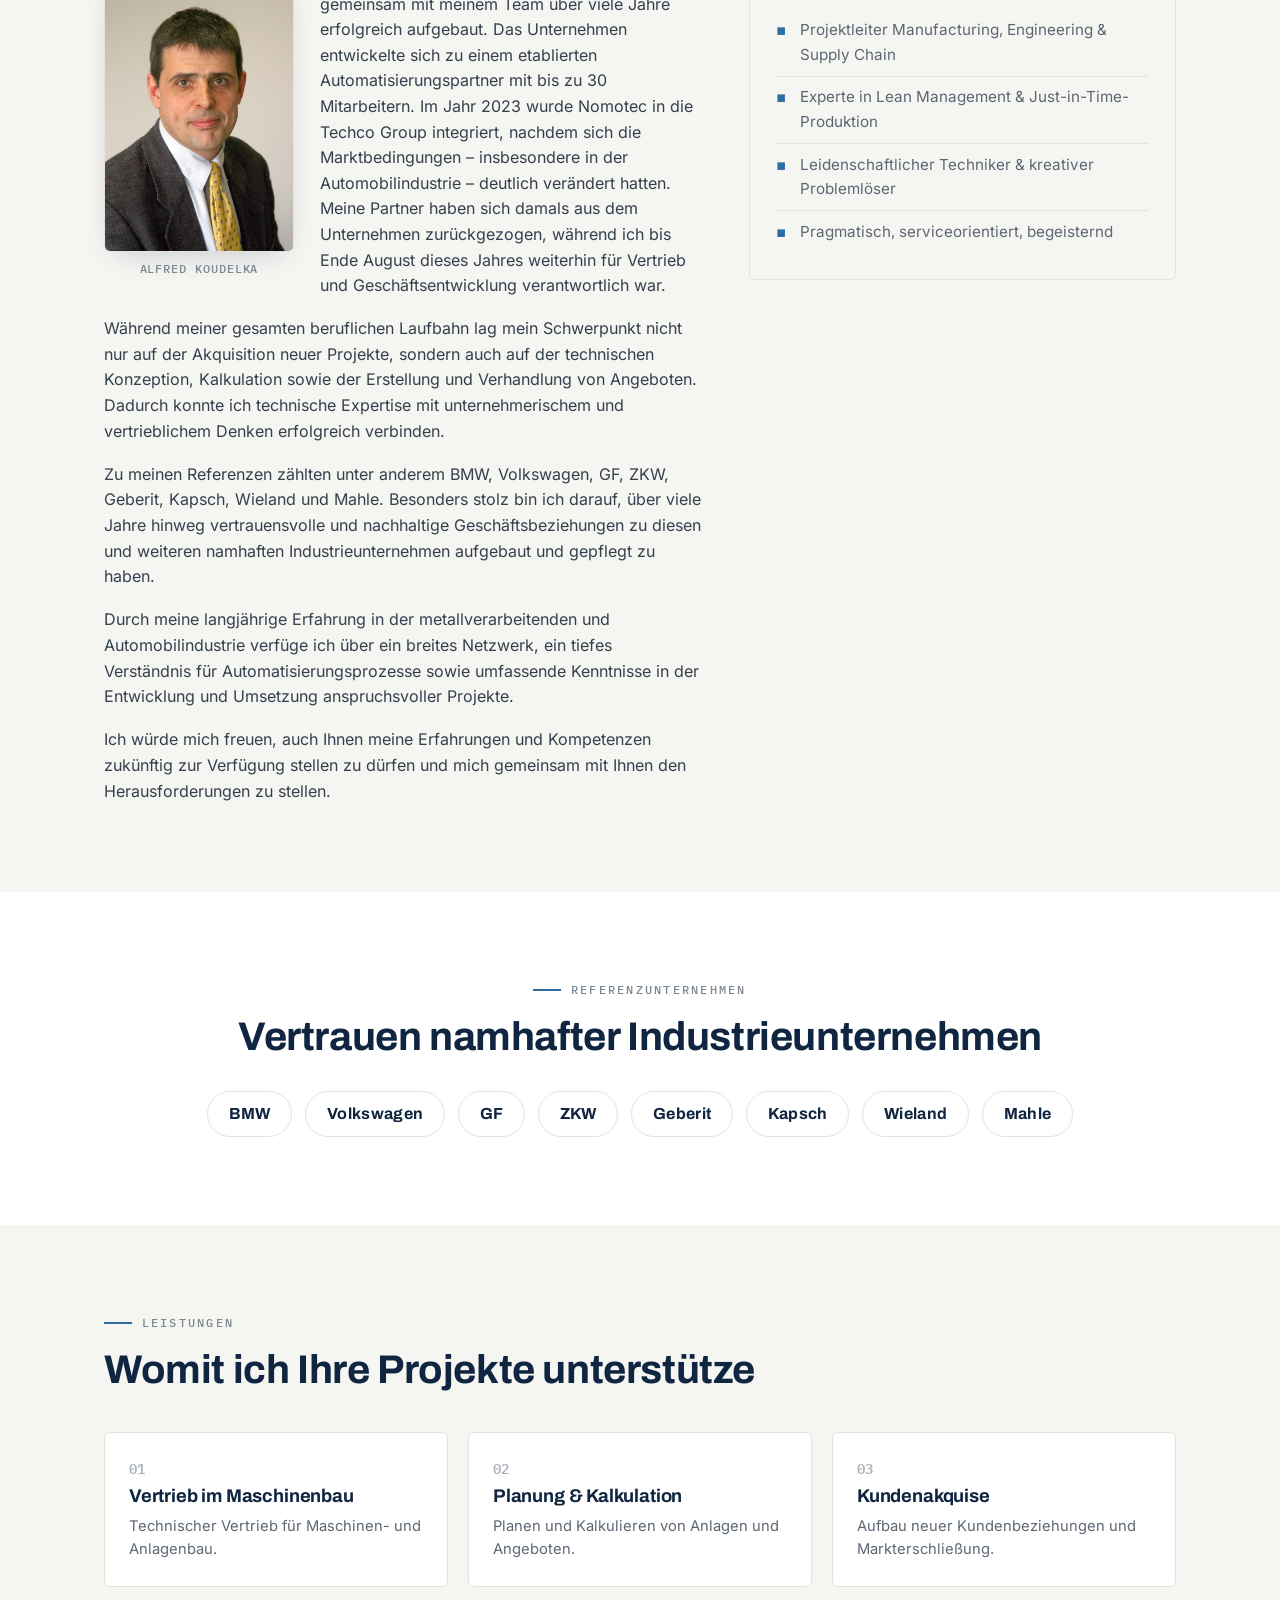
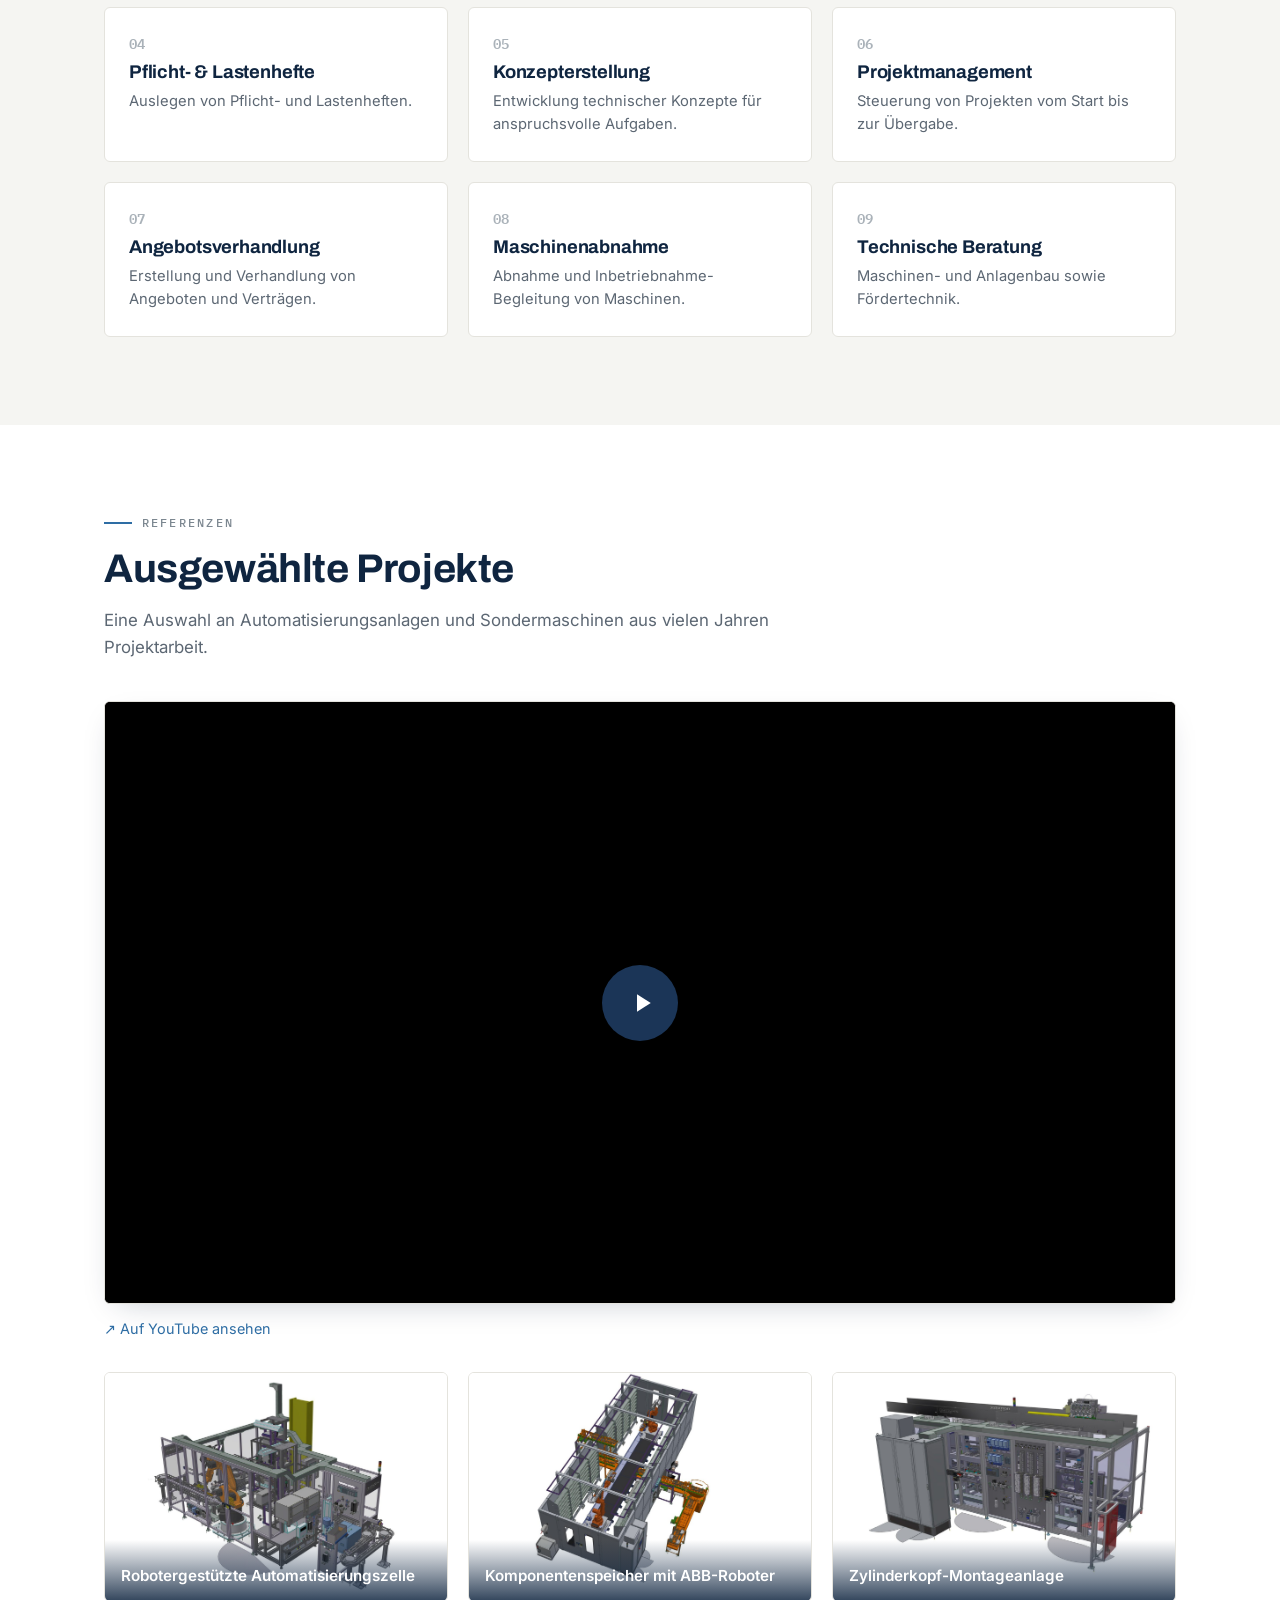
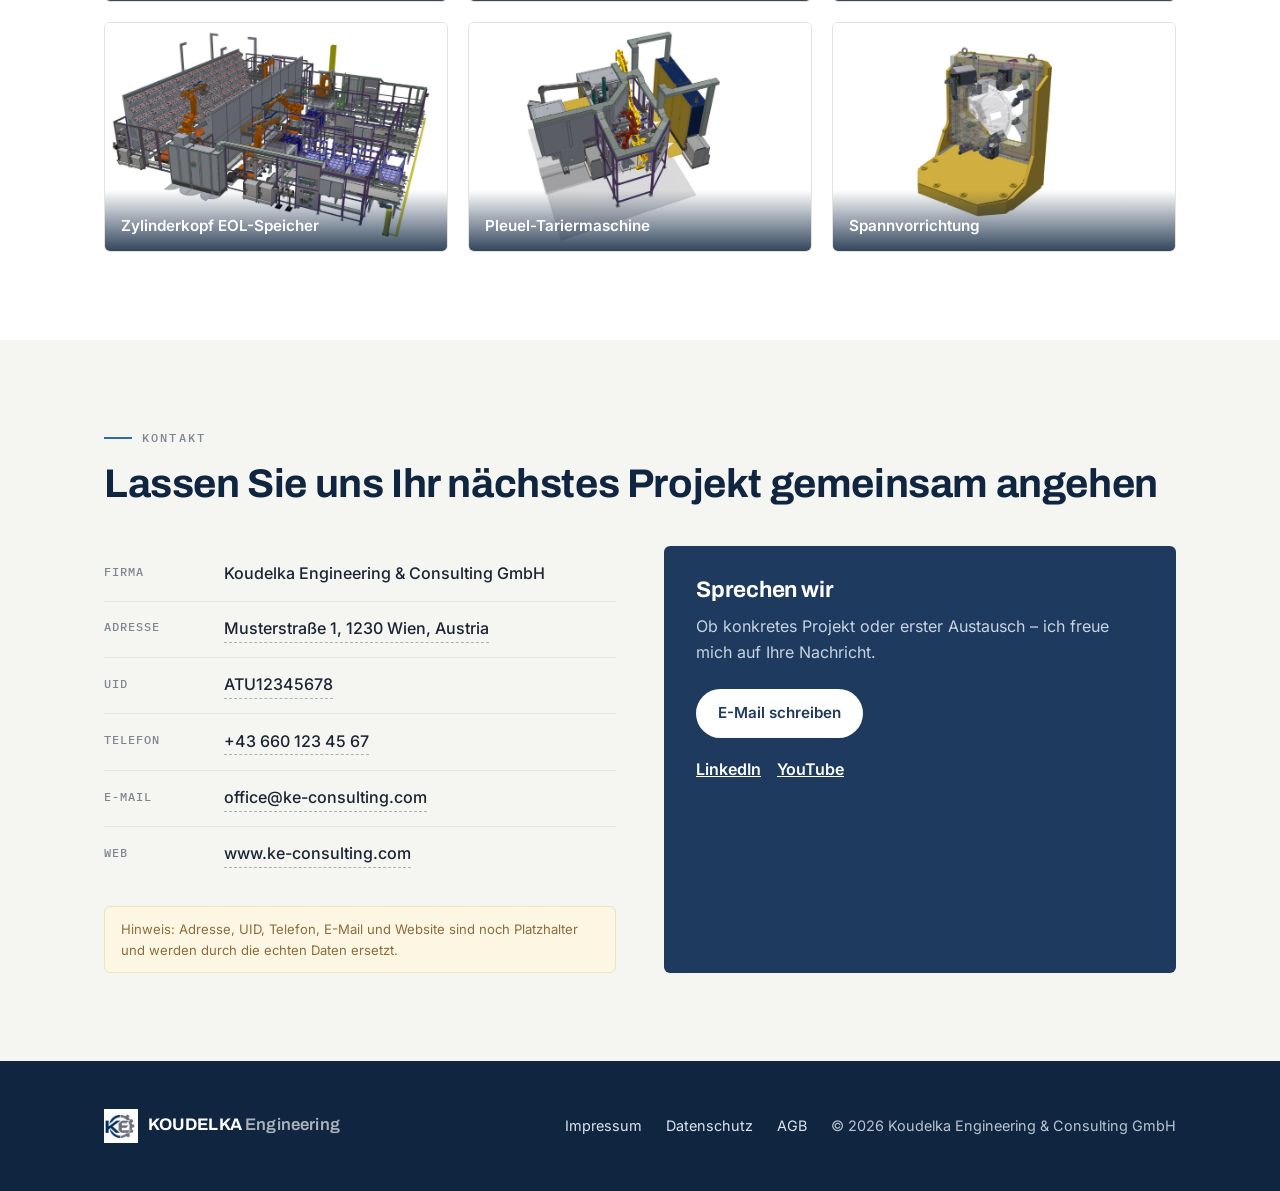
==== commit 6f72f887: "Self-host fonts (remove Google Fonts external call) - Add SIL OFL woff2 files (Archivo, IBM Plex Mon" ====
--- a/index.html
+++ b/index.html
@@ -13,12 +13,7 @@
     <link rel="icon" type="image/png" sizes="16x16" href="assets/img/favicon-16.png" />
     <link rel="icon" type="image/png" sizes="48x48" href="assets/img/favicon-48.png" />
     <link rel="apple-touch-icon" sizes="180x180" href="assets/img/apple-touch-icon.png" />
-    <link rel="preconnect" href="https://fonts.googleapis.com" />
-    <link rel="preconnect" href="https://fonts.gstatic.com" crossorigin />
-    <link
-      href="https://fonts.googleapis.com/css2?family=Archivo:wght@600;700;800&family=IBM+Plex+Mono:wght@500;600&family=Inter:wght@400;500;600&display=swap"
-      rel="stylesheet"
-    />
+    <link rel="stylesheet" href="assets/fonts.css?v=1" />
     <link rel="stylesheet" href="styles.css?v=11" />
   </head>
   <body>
--- a/assets/fonts.css
+++ b/assets/fonts.css
@@ -0,0 +1,36 @@
+/* Self-hosted fonts — SIL Open Font License. Latin subset, served from this
+   domain so no request (and no visitor IP) ever goes to Google.
+   Archivo & Inter are variable fonts (one file covers the weight range);
+   IBM Plex Mono is one static file per weight. */
+
+@font-face {
+  font-family: "Archivo";
+  font-style: normal;
+  font-weight: 600 800;
+  font-display: swap;
+  src: url(fonts/archivo-latin.woff2) format("woff2");
+}
+
+@font-face {
+  font-family: "IBM Plex Mono";
+  font-style: normal;
+  font-weight: 500;
+  font-display: swap;
+  src: url(fonts/ibm-plex-mono-500-latin.woff2) format("woff2");
+}
+
+@font-face {
+  font-family: "IBM Plex Mono";
+  font-style: normal;
+  font-weight: 600;
+  font-display: swap;
+  src: url(fonts/ibm-plex-mono-600-latin.woff2) format("woff2");
+}
+
+@font-face {
+  font-family: "Inter";
+  font-style: normal;
+  font-weight: 400 600;
+  font-display: swap;
+  src: url(fonts/inter-latin.woff2) format("woff2");
+}
